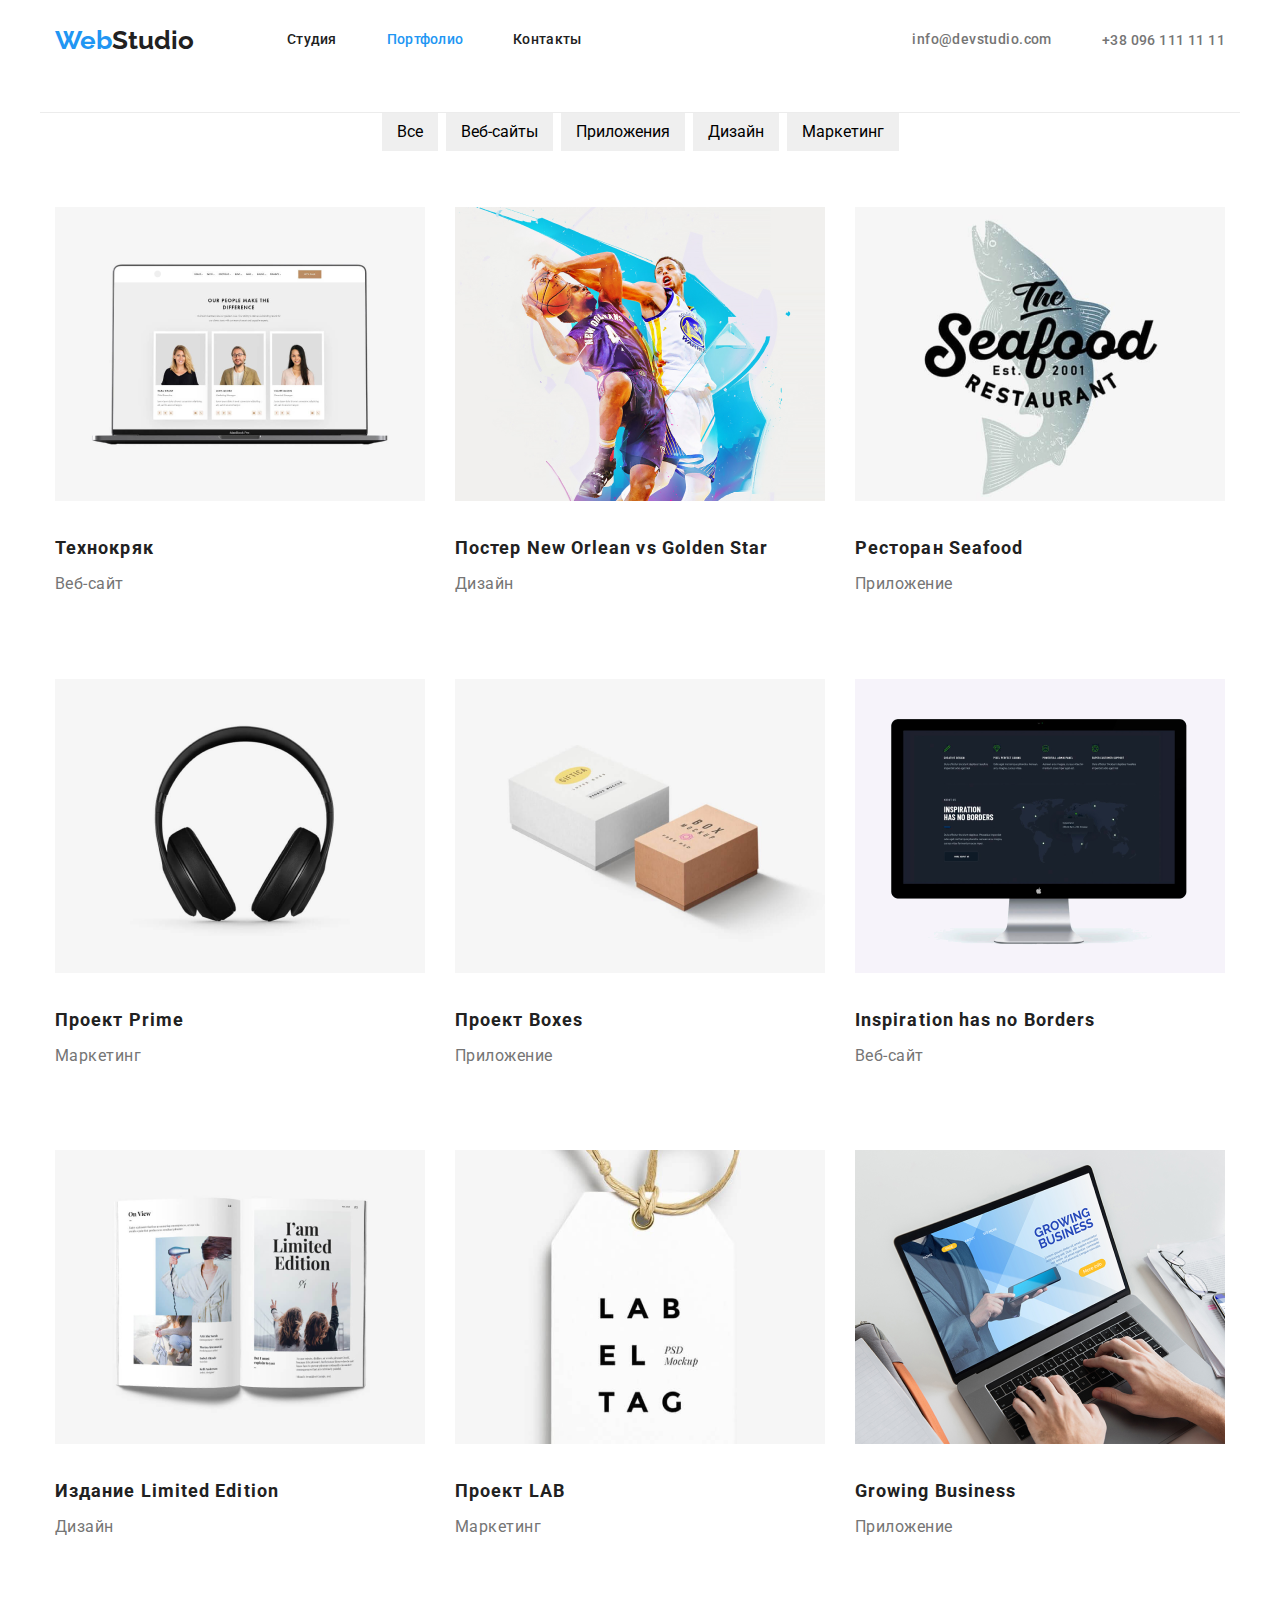
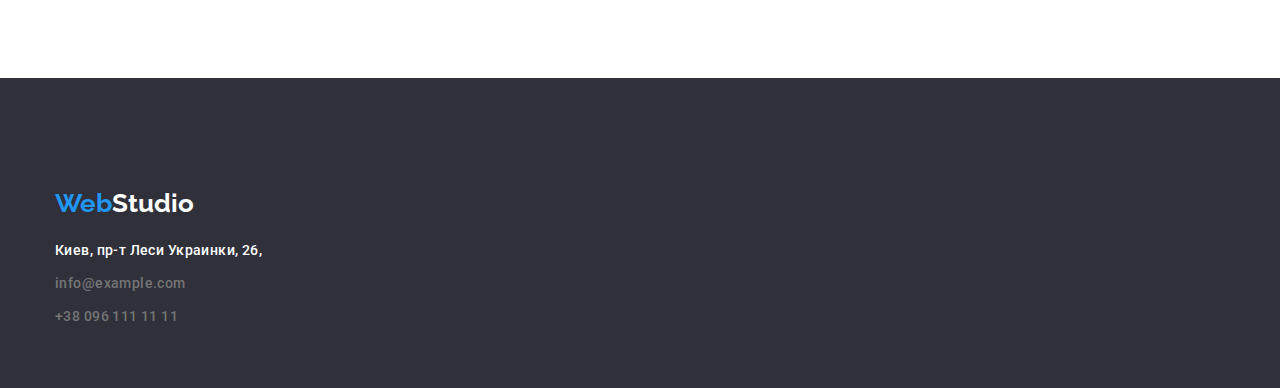
==== portfolio.html @ 53f7633a "copy" ====
<!DOCTYPE html>
<html lang="en">

<head>
    <meta charset="UTF-8">
    <meta http-equiv="X-UA-Compatible" content="IE=edge">
    <meta name="viewport" content="width=>, initial-scale=1.0">
    <title>Студия</title>
<link href="https://fonts.googleapis.com/css2?family=Raleway:wght@700&family=Roboto:wght@400;500;700;900&display=swap"
    rel="stylesheet">
    
    <link rel="stylesheet" href="https://cdnjs.cloudflare.com/ajax/libs/modern-normalize/1.0.0/modern-normalize.min.css">
    <link rel="stylesheet" href="./css/style.css">

</head>

<body>
    <header class="header">
        <div class="container header-container">
            <nav class="nav-menu">
                <a class="logo" href=""><span class="logo-web">Web</span class="logo-st">Studio<span></a>
                <ul class="contacts contacts-top">
                    <li class="site-nav-item"> <a class="nav-list-title" href="./index.html">Студия</a></li>
                    <li class="site-nav-item"> <a class="nav-list-title current" href="./portfolio.html">Портфолио</a></li>
                    <li class="site-nav-item"> <a class="nav-list-title" href="">Контакты</a></li>
                </ul>
            </nav>
            <ul class="contacts-top">
                <li class="site-nav-item"><a class="contacts-link" href="e-mail:info@devstudio.com">info@devstudio.com</a>
                </li>
                <li class="site-nav-item"><a class="contacts-link" href="tel:+380961111111">+38 096 111 11 11</a></li>
            </ul>
        </div>
    </header>
    <main>
        <section class="nav-menu">
            <div class="container">
            <h1 class="visually-hidden">Новигация</h1>
        <ul class="nav">
            <li class="nav-title"><button class="nav-button-item" type="button">Все</button></li>
            <li class="nav-title"><button class="nav-button-item"  type="button">Веб-сайты</button></li>
            <li class="nav-title"><button class="nav-button-item"  type="button">Приложения</button></li>
            <li class="nav-title"><button class="nav-button-item"  type="button">Дизайн</button></li>
            <li class="nav-title"><button class="nav-button-item"  type="button">Маркетинг</button></li>
        </ul>
        <ul class="project">
            <li class="project-item">
                <img src="./images/img-nout.png" alt="noutbook" width="370" height="270">
                <div class="team-title-text"><h2 class="item">Технокряк</h2>
                <p class="text">Веб-сайт</p></div>
            </li>
            <li class="project-item">
                <img src="./images/img-play.png"alt="piopleplay"width="370"height="270">
                <div class="team-title-text">
                    <h2 class="item">Постер New Orlean vs Golden Star</h2>
                <p class="text">Дизайн</p></div>
            </li>
            <li class="project-item">
                <img src="./images/img-seafood.png" alt="seafood" width="370" height="270">
                <div class="team-title-text">
                    <h2 class="item">Ресторан Seafood</h2>
                <p class="text">Приложение</p></div>
            </li>
            <li class="project-item">
                <img src="./images/img-наушники.png" alt="headphone" width="370" height="270">
                <div class="team-title-text">
                    <h2 class="item">Проект Prime</h2>
                <p class="text">Маркетинг</p></div>
            </li>
            <li class="project-item"><img src="./images/img-box.png" alt="коробка" width="370" height="270">
                <div class="team-title-text">
                <h2 class="item">Проект Boxes</h2>
                <p class="text">Приложение</p></div>
            </li>
            <li class="project-item">
                    <img src="./images/img-borders.png" alt="экран" width="370" height="270">
                <div class="team-title-text">
                    <h2 class="item">Inspiration has no Borders</h2>
                 <p class="text">Веб-сайт</p></div>
                </li>
            <li class="project-item">
                <img src="./images/img-book.png" alt="книга">
                <div class="team-title-text">
                <h2 class="item">Издание Limited Edition</h2>
                 <p class="text">Дизайн</p></div>
            </li>
            <li class="project-item">
                <img src="./images/img-lab.png" alt="lab" width="370" height="270">
                <div class="team-title-text"><h2 class="item">Проект LAB</h2>
                <p class="text">Маркетинг</p></div>
                </li>
            <li class="project-item">
                <img src="./images/img-bussines.png" alt="работа на ноутбуке" width="370" height="270">
                <div class="team-title-text">
                <h2 class="item">Growing Business</h2>
                <p class="text">Приложение</p></div>
            </li>
                
        </ul>
        </div>
        </section>
    </main>
    <section>
    <footer class="footer">
        <div class="container">
            <li class="logo-booton"><a class="logo" href=""><span class="logo-web">Web</span><span
                        class="logo-st">Studio</span></a></li>
            <address>
                <ul class="contacts">
                    <li class="logo-booton-adress"><a class="contacts-address" href="Киев, пр-т Леси Украинки, 26">Киев,
                            пр-т Леси Украинки, 26,</a></li>
                    <li class="logo-booton-adress"><a class="contacts-link"
                            href="mailto:info@example.com">info@example.com</a></li>
                    <li class="logo-booton-adress"><a class="contacts-link" href="tel:+38096111111">+38 096 111 11 11</a>
                    </li>
                </ul>
            </address>
        </div>
    </footer>
    </section>
</body>

</html>
---- css/style.css ----
:root {
  --main-text-color: #757575;
  --main-bg-color: #ffffff;
  --accent-color: #2196f3;
  --main-title-color: #212121;
}
body {
  font-family: "Roboto", sans-serif;
}
p,
h1,
h2,
h3,
h4,
h5,
h6 {
  margin: 0;
}
p {
  color: #757575;
  margin-bottom: 0;
}
h3 {
  font-size: 700;
  color: #212121;
  margin-bottom: 0;
}
ul {
  list-style: none;
  margin: 0;
  padding: 0;
}
button {
  cursor: pointer;
}
img {
  display: block;
  max-width: 100%;
  height: auto;
}
a {
  text-decoration: none;
}
li {
  list-style: none;
}
address {
  font-style: normal;
}
.visually-hidden {
  position: absolute;
  width: 1px;
  height: 1px;
  margin: -1px;
  border: 0;
  padding: 0;
  white-space: nowrap;
  clip-path: inset(100%);
  clip: rect(0 0 0 0);
  overflow: hidden;
}
.container {
  width: 1200px;
  padding-left: 15px;
  padding-right: 15px;
  margin: 0 auto;
}
.logo {
  margin-right: 93px;
  padding-bottom: 32px;
  font-family: "Raleway", normal;
  font-weight: 700;
  font-size: 26px;
  line-height: 1.19;
  color: var(--main-title-color);
}
.logo-web {
  font-weight: 700;
  font-size: 26px;
  line-height: 1.19;
  color: var(--accent-color);
  font-family: "Raleway", normal;
}
.logo-st {
  color: var(--main-bg-color);
}
.logo-list-title {
  font-weight: 500;
  font-size: 14px;
  line-height: ;
  color: var(--main-text-color);
}
.logo-booton {
  padding-top: 50px;
  padding-bottom: 20px;
}
.logo-booton-adress:not(:last-child) {
  margin-bottom: 9px;
}
.footer-contacts {
  color: var(--main-text-color);
  background: #2f303a;
}
.contacts {
  color: var(--main-text-color);
  font-weight: 500;
  font-size: 14px;
  line-height: 1.7;
}
.contacts:hover {
  color: var(--main-text-color);
}
.contacts:focus {
  color: var(--main-bg-color);
}
.contacts-address {
  font-size: 14px;
  line-height: 1.7;
  letter-spacing: 0.03em;
  color: var(--main-bg-color);
}
.contacts-link {
  font-weight: 500;
  font-size: 14px;
  line-height: 1.14;
  letter-spacing: 0.03em;
  color: var(--main-text-color);
}
.contacts-link:hover {
  color: var(--accent-color);
}
.contacts-top {
  padding-bottom: 32px;
  margin-left: auto;
  box-sizing: border-box;
  display: flex;
  align-items: center;
}
.header {
  display: flex;
  justify-self: center;
  border-bottom: 1px solid #ececec;
}
.header-contacts {
  margin-left: auto;
}
.header-container {
  display: flex;
  align-items: center;
}
.solution-col {
  padding: 200px 0;
  max-width: 1600px;
  background: #2f303a;
}
.solution {
  font-weight: 900;
  font-size: 44px;
  line-height: 60px;
  text-align: center;
  letter-spacing: 0.06em;
  text-transform: uppercase;
  color: #ffffff;
  padding: 200px 0;
  background: #2f303a;
  color: var(--main-bg-color);
}

.footer-contacts {
  width: 1600px;
  height: 252px;
  left: 0px;
  top: 1628px;
}
.features {
  display: flex;
}
.features-title:not(:last-child) {
  margin-right: 30px;
  line-height: 1.7;
  color: var(--main-title-color);
}
.features-item {
  display: inline-block;
  font-weight: 700;
  font-size: 14px;
  line-height: 1.7;
  letter-spacing: 0.03em;
  margin-bottom: 10px;
  text-transform: uppercase;
  color: var(--main-title-color);
}
.features-text {
  display: inline-block;
  font-size: 14px;
  line-height: 1.7;
  letter-spacing: 0.03em;
  color: var(--main-text-color);
}
.work-text {
  font-weight: 700;
  font-size: 36px;
  line-height: 1.16;
  color: var(--main-title-color);
}
.works-main {
  margin-bottom: 50px;
  font-weight: 700;
  font-size: 36px;
  line-height: 1.16;
  text-align: center;
  letter-spacing: 0.03em;
  color: var(--main-title-color);
}
.work-section {
  padding-top: 0px;
}
.work-list {
  display: flex;
}
.works-item {
  display: flex;
  margin-left: 30px;
}
.team {
  display: flex;
}
.team-item:not(:last-child) {
  flex-basis: calc(100% / 4 - 30px);
  margin-right: 30px;
  text-align: center;
}
.team-our {
  font-weight: 700;
  font-size: 36px;
  line-height: 1.16;
  text-align: center;
  letter-spacing: 0.03em;
  margin-bottom: 50px;
  color: var(--main-title-color);
}
.team-title {
  color: var(--main-title-color);
  font-weight: 500;
  font-size: 16px;
  line-height: 1.18;
  margin-bottom: 10px;
}
.team-title-text {
  padding-top: 30px;
  padding-bottom: 30px;
}
.team-text {
  color: var(--main-text-color);
  font-size: 16px;
  line-height: 1.18;
}
.team-section {
  background: #f5f4fa;
}
.nav {
  display: flex;
  justify-content: center;
  margin-bottom: 56px;
}
.nav-menu {
  display: flex;
  align-items: center;
}
.nav-list {
  latter-spacing: 0.03em;
}
.nav-list-item {
  font-weight: 500;
  font-size: 14px;
  line-height: 1.14;
  color: var(--accent-color);
}
.nav-list-title {
  display: flex;
  font-weight: 500;
  padding: 32px 0;
  font-size: 14px;
  line-height: 1.14;
  letter-spacing: 0.02em;
  color: var(--main-title-color);
}
.nav-list-title:hover {
  color: var(--accent-color);
}
.nav-list-title.current {
  color: var(--accent-color);
}
.section {
  padding-top: 94px;
  padding-bottom: 94px;
}
.btn {
  display: flex;
  margin: auto;
  text-align: center;
  position: center;
  display: flex;
  align-items: center;
  text-align: center;
  letter-spacing: 0.06em;
  padding: 10px 32px;
  border-radius: 4px;
  background-color: #2196f3;
  color: white;
  text-decoration: none;
  border-color: var(--accent-color);
  box-shadow: 0px 4px 4px rgba(0, 0, 0, 0.15);
  padding: 10px 32px;
  font-weight: 700;
  font-size: 16px;
  line-height: 1.8;
}
.btn:hover {
  background-color: var(--accent-color);
}

.nav-button-item {
  text-transform: none;
  outline: none;
  border: navajowhite;
  padding: 10px 15px;
  cursor: pointer;
}
.nav-button-item:hover {
  background-color: var(--accent-color);
  color: var(--main-bg-color);
  box-shadow: 0px 3px 1px rgba(0, 0, 0, 0.1), 0px 1px 2px rgba(0, 0, 0, 0.08),
    0px 2px 2px rgba(0, 0, 0, 0.12);
}
.nav-title:not(:last-child) {
  margin-right: 8px;
}
.site-nav-item:not(:last-child) {
  margin-right: 50px;
  font-weight: 500;
  font-size: 14px;
  line-height: 1.14;
  letter-spacing: 0.02em;
  color: var(--main-title-color);
}
.site-nav {
  display: flex;
  justify-content: center;
}
.project {
  display: flex;
  flex-wrap: wrap;
  margin-bottom: 56px;
}
.project-item:not(:nth-child(3n)) {
  margin-right: 30px;
}
.item {
  display: flex;
  font-style: normal;
  font-weight: 700;
  font-size: 18px;
  line-height: 1.87;
  letter-spacing: 0.06em;
  color: var(--main-title-color);
  padding-bottom: 4px;
}
.text {
  display: flex;
  font-weight: 400;
  font-size: 16px;
  line-height: 1.87;
  letter-spacing: 0.03em;
  color: var(--main-text-color);
  padding-bottom: 50px;
}
.footer {
  background: #2f303a;
  padding: 60px 0;
}
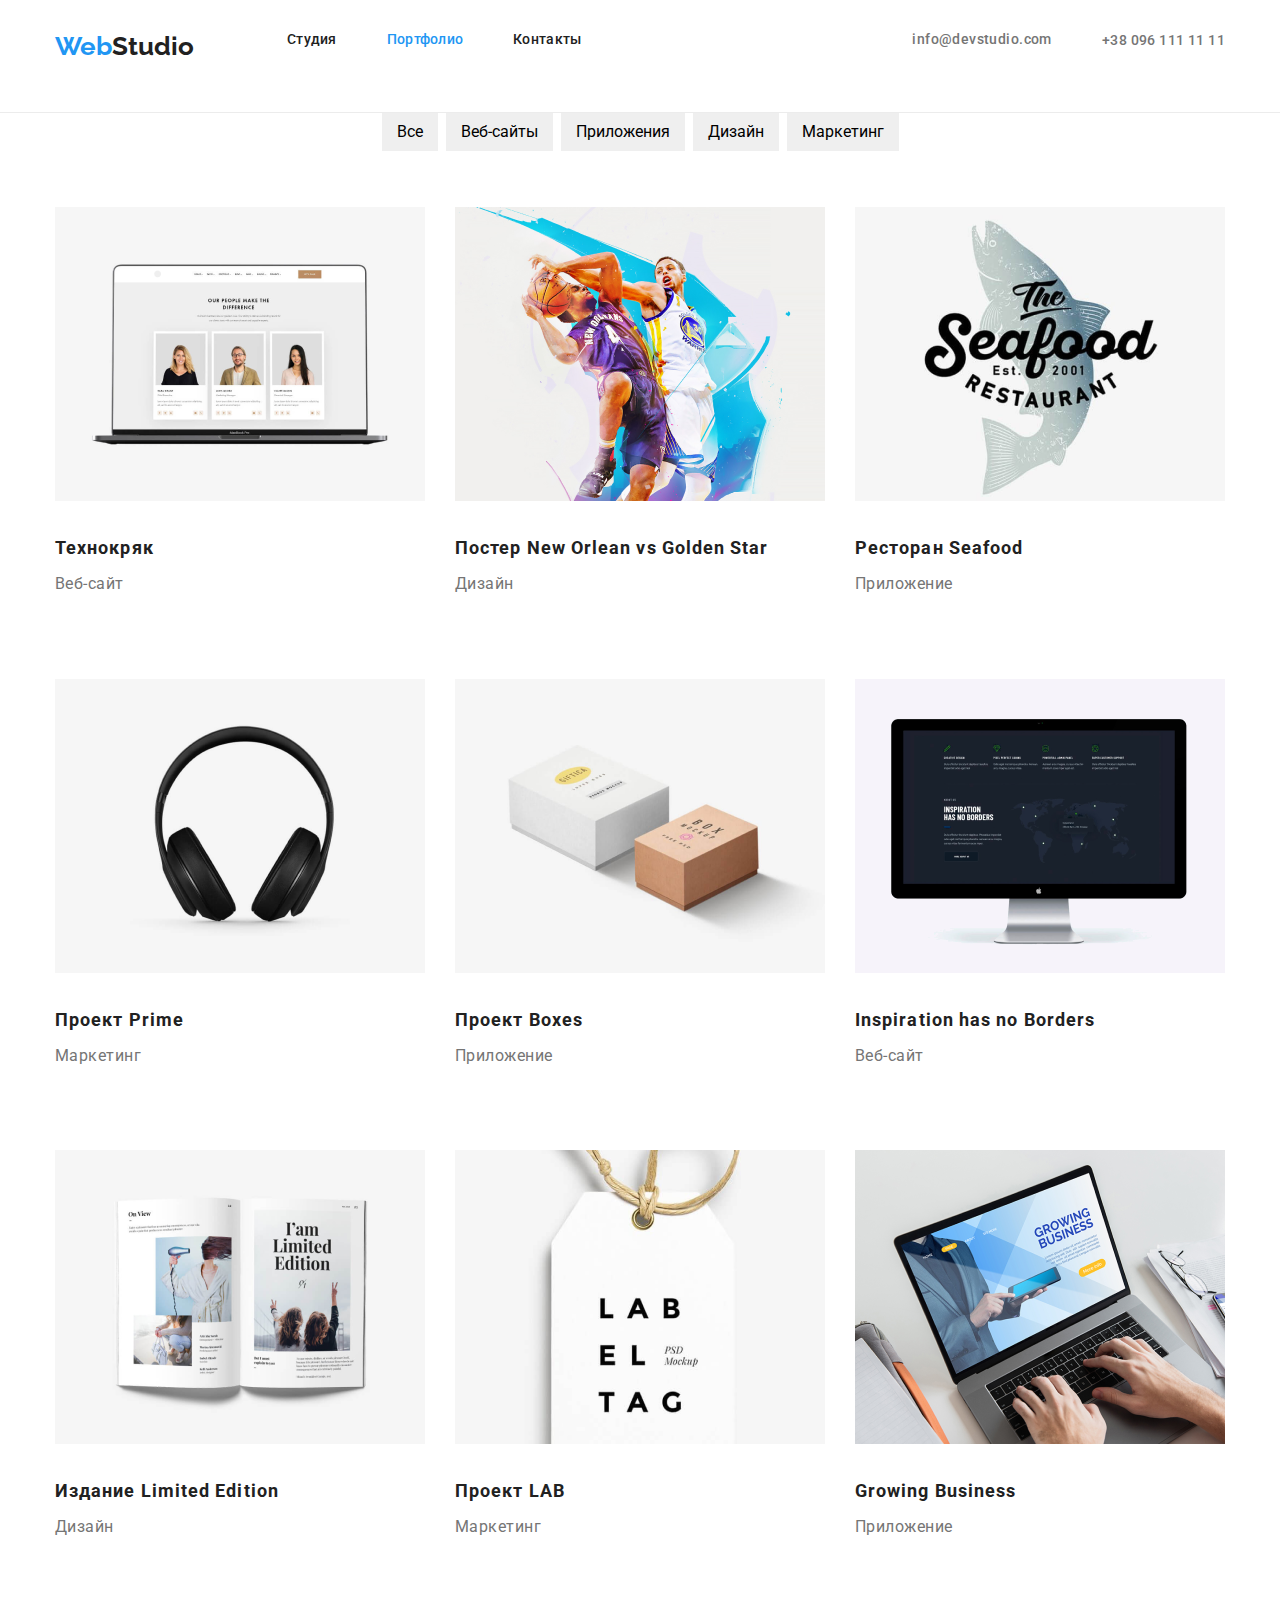
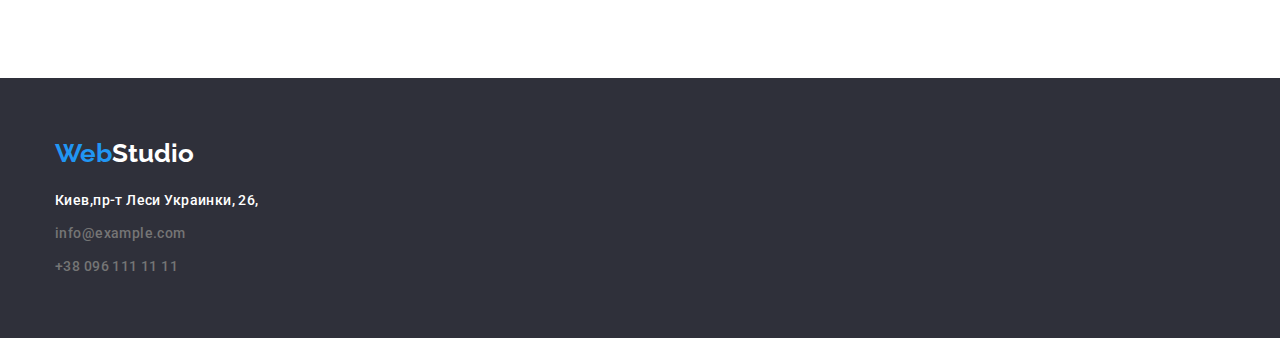
==== commit 737e210a: "change file" ====
--- a/portfolio.html
+++ b/portfolio.html
@@ -103,16 +103,12 @@
     <section>
     <footer class="footer">
         <div class="container">
-            <li class="logo-booton"><a class="logo" href=""><span class="logo-web">Web</span><span
-                        class="logo-st">Studio</span></a></li>
+        <a class="logo-booton" href=""><span class="logo-web">Web</span><span class="logo-st">Studio</span></a>
             <address>
-                <ul class="contacts">
-                    <li class="logo-booton-adress"><a class="contacts-address" href="Киев, пр-т Леси Украинки, 26">Киев,
-                            пр-т Леси Украинки, 26,</a></li>
-                    <li class="logo-booton-adress"><a class="contacts-link"
-                            href="mailto:info@example.com">info@example.com</a></li>
-                    <li class="logo-booton-adress"><a class="contacts-link" href="tel:+38096111111">+38 096 111 11 11</a>
-                    </li>
+                <ul class="contacts-bottom">
+                    <li class="logo-booton-adress"><a class="contacts-address" href="Киев, пр-т Леси Украинки, 26">Киев,пр-т Леси Украинки, 26,</a></li>
+                    <li class="logo-booton-adress"><a class="contacts-link" href="mailto:info@example.com">info@example.com</a></li>
+                    <li class="logo-booton-adress"><a class="contacts-link" href="tel:+38096111111">+38 096 111 11 11</a></li>
                 </ul>
             </address>
         </div>
--- a/css/style.css
+++ b/css/style.css
@@ -5,7 +5,7 @@
   --main-title-color: #212121;
 }
 body {
-  font-family: "Roboto", sans-serif;
+  font-family: 'Roboto', sans-serif;
 }
 p,
 h1,
@@ -67,8 +67,8 @@
 }
 .logo {
   margin-right: 93px;
-  padding-bottom: 32px;
-  font-family: "Raleway", normal;
+  margin-bottom: 20px;
+  font-family: 'Raleway', normal;
   font-weight: 700;
   font-size: 26px;
   line-height: 1.19;
@@ -79,9 +79,12 @@
   font-size: 26px;
   line-height: 1.19;
   color: var(--accent-color);
-  font-family: "Raleway", normal;
+  font-family: 'Raleway', normal;
 }
 .logo-st {
+  font-weight: 700;
+  font-size: 26px;
+  line-height: 1.19;
   color: var(--main-bg-color);
 }
 .logo-list-title {
@@ -91,6 +94,11 @@
   color: var(--main-text-color);
 }
 .logo-booton {
+  font-family: 'Raleway', normal;
+  font-weight: 700;
+  font-size: 26px;
+  line-height: 1.19;
+  color: var(--main-title-color);
   padding-top: 50px;
   padding-bottom: 20px;
 }
@@ -102,6 +110,7 @@
   background: #2f303a;
 }
 .contacts {
+  display: flex;
   color: var(--main-text-color);
   font-weight: 500;
   font-size: 14px;
@@ -128,17 +137,30 @@
 }
 .contacts-link:hover {
   color: var(--accent-color);
+}
+.contacts-bottom {
+  margin-top: 20px;
+  color: var(--main-text-color);
+  font-weight: 500;
+  font-size: 14px;
+  line-height: 1.7;
+}
+.overlay {
+  max-width: 1600px;
+  height: 600px;
+  padding-top: 200px;
+  background-image: url(../images/overlay.jpeg);
+  background-repeat: no-repit;
+  background-position: center;
+  background-size: cover;
 }
 .contacts-top {
   padding-bottom: 32px;
   margin-left: auto;
-  box-sizing: border-box;
   display: flex;
   align-items: center;
 }
 .header {
-  display: flex;
-  justify-self: center;
   border-bottom: 1px solid #ececec;
 }
 .header-contacts {
@@ -149,9 +171,15 @@
   align-items: center;
 }
 .solution-col {
-  padding: 200px 0;
   max-width: 1600px;
   background: #2f303a;
+}
+.work-section {
+  padding-top: 0px;
+}
+.section {
+  padding-top: 94px;
+  padding-bottom: 94px;
 }
 .solution {
   font-weight: 900;
@@ -160,12 +188,9 @@
   text-align: center;
   letter-spacing: 0.06em;
   text-transform: uppercase;
-  color: #ffffff;
-  padding: 200px 0;
-  background: #2f303a;
+  margin-bottom: 30px;
   color: var(--main-bg-color);
 }
-
 .footer-contacts {
   width: 1600px;
   height: 252px;
@@ -212,21 +237,17 @@
   letter-spacing: 0.03em;
   color: var(--main-title-color);
 }
-.work-section {
-  padding-top: 0px;
-}
 .work-list {
   display: flex;
 }
-.works-item {
-  display: flex;
+.works-item:not(:first-child) {
   margin-left: 30px;
 }
 .team {
   display: flex;
 }
-.team-item:not(:last-child) {
-  flex-basis: calc(100% / 4 - 30px);
+.team-item {
+  flex-basis: calc((100% - 90px) / 4);
   margin-right: 30px;
   text-align: center;
 }
@@ -277,7 +298,7 @@
   color: var(--accent-color);
 }
 .nav-list-title {
-  display: flex;
+  display: block;
   font-weight: 500;
   padding: 32px 0;
   font-size: 14px;
@@ -290,10 +311,6 @@
 }
 .nav-list-title.current {
   color: var(--accent-color);
-}
-.section {
-  padding-top: 94px;
-  padding-bottom: 94px;
 }
 .btn {
   display: flex;
@@ -319,7 +336,6 @@
 .btn:hover {
   background-color: var(--accent-color);
 }
-
 .nav-button-item {
   text-transform: none;
   outline: none;
@@ -379,3 +395,34 @@
   background: #2f303a;
   padding: 60px 0;
 }
+.customers-title {
+  font-weight: 700;
+  font-size: 36px;
+  line-height: 1.16;
+  text-align: center;
+  letter-spacing: 0.03em;
+  margin-bottom: 50px;
+  color: var(--main-title-color);
+}
+.customers {
+}
+.customers-img {
+  border: 1px solid #afb1b8;
+  box-sizing: border-box;
+  border-radius: 4px;
+}
+.customers-img:not(:nth-child(6n)) {
+  margin-right: 30px;
+}
+
+.customers-list {
+  display: flex;
+  justify-content: center;
+}
+.card {
+  box-shadow: 0px 1px 3px rgba(0, 0, 0, 0.12), 0px 1px 1px rgba(0, 0, 0, 0.14),
+    0px 2px 1px rgba(0, 0, 0, 0.2);
+  border-radius: 0px 0px 4px 4px;
+}
+.icon-list {
+}
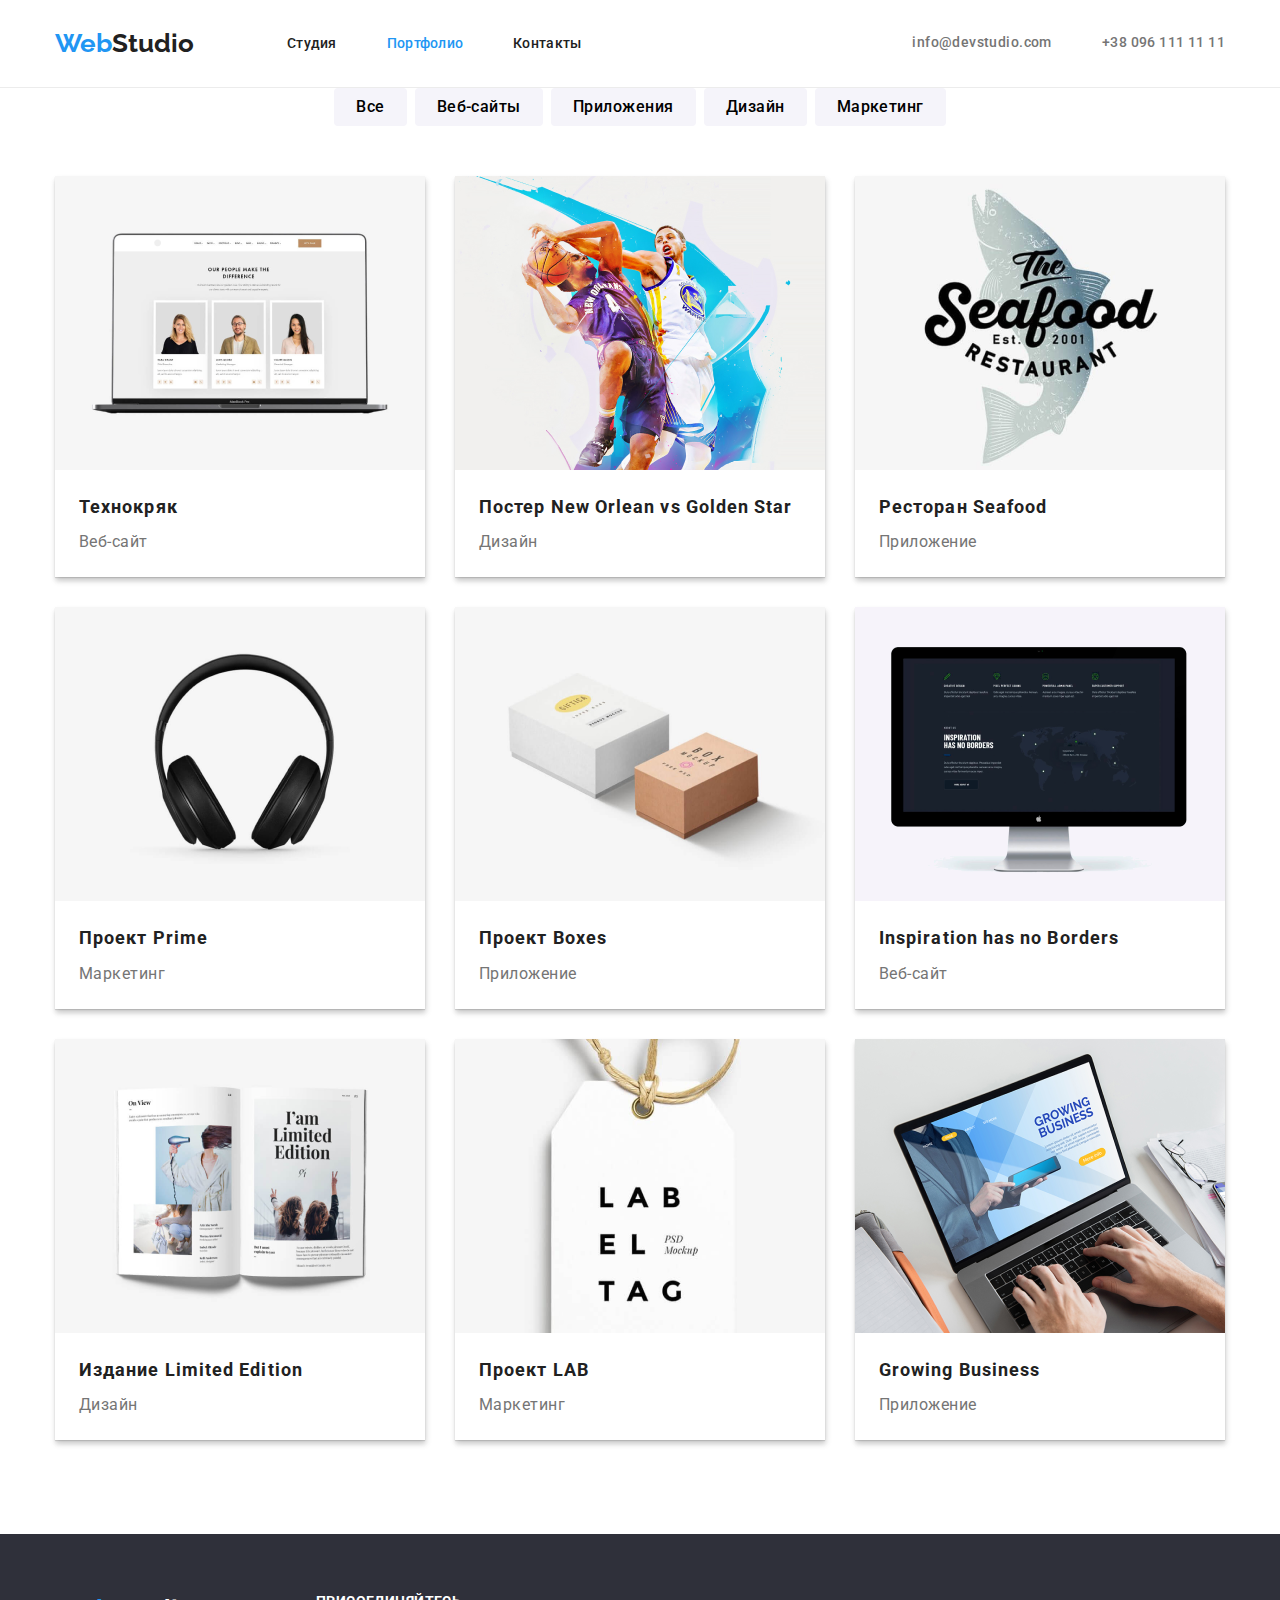
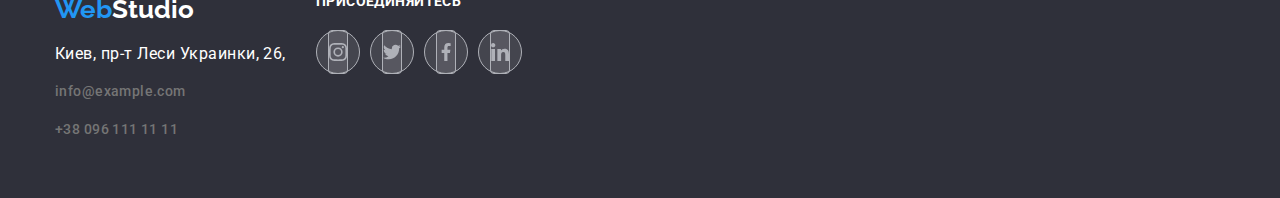
==== commit 86841f7b: "commit css" ====
--- a/portfolio.html
+++ b/portfolio.html
@@ -102,15 +102,57 @@
     </main>
     <section>
     <footer class="footer">
-        <div class="container">
-        <a class="logo-booton" href=""><span class="logo-web">Web</span><span class="logo-st">Studio</span></a>
-            <address>
-                <ul class="contacts-bottom">
-                    <li class="logo-booton-adress"><a class="contacts-address" href="Киев, пр-т Леси Украинки, 26">Киев,пр-т Леси Украинки, 26,</a></li>
-                    <li class="logo-booton-adress"><a class="contacts-link" href="mailto:info@example.com">info@example.com</a></li>
-                    <li class="logo-booton-adress"><a class="contacts-link" href="tel:+38096111111">+38 096 111 11 11</a></li>
+        <div class="container footer-section">
+            <div>
+                <a class="logo-bottom" href=""><span class="logo-web">Web</span><span class="logo-st">Studio</span></a>
+                <address>
+                    <ul>
+                        <li class="logo-booton-adress"><a class="contacts-address" href="Киев, пр-т Леси Украинки, 26">Киев,
+                                пр-т Леси Украинки, 26,</a></li>
+                        <li class="logo-booton-adress"><a class="contacts-link"
+                                href="mailto:info@example.com">info@example.com</a></li>
+                        <li class="logo-booton-adress"><a class="contacts-tel" href="tel:+38096111111">+38 096 111 11 11</a>
+                        </li>
+                    </ul>
+                </address>
+            </div>
+            <div class="join">
+                <h2 class="join-p">присоединяйтесь</h2>
+                <ul class="join-list">
+                    <li class="join-item">
+                        <a href="./index.html" class="join-link">
+                            <svg class="join-icon" width="20" heigth="20">
+                                <use href="./images/symbol-defs.svg#icon-instagram">
+                                </use>
+                            </svg>
+                        </a>
+                    </li>
+                    <li class="join-item">
+                        <a href="./index.html" class="join-link">
+                            <svg class="join-icon" width="20" heigth="20">
+                                <use href="./images/symbol-defs.svg#icon-twitter">
+                                </use>
+                            </svg>
+                        </a>
+                    </li>
+                    <li class="join-item">
+                        <a href="./index.html" class="join-link">
+                            <svg class="join-icon" width="20" heigth="20">
+                                <use href="./images/symbol-defs.svg#icon-facebook">
+                                </use>
+                            </svg>
+                        </a>
+                    </li>
+                    <li class="join-item">
+                        <a href="./index.html" class="join-link">
+                            <svg class="join-icon" width="20" heigth="20">
+                                <use href="./images/symbol-defs.svg#icon-linkedin">
+                                </use>
+                            </svg>
+                        </a>
+                    </li>
                 </ul>
-            </address>
+            </div>
         </div>
     </footer>
     </section>
--- a/css/style.css
+++ b/css/style.css
@@ -46,6 +46,13 @@
 }
 address {
   font-style: normal;
+}
+h2{
+  color:var(--main-bg-color);
+}
+.section {
+  padding-top: 94px;
+  padding-bottom: 94px;
 }
 .visually-hidden {
   position: absolute;
@@ -66,8 +73,9 @@
   margin: 0 auto;
 }
 .logo {
+  display: block;
   margin-right: 93px;
-  margin-bottom: 20px;
+  padding-bottom: 32px 0;
   font-family: 'Raleway', normal;
   font-weight: 700;
   font-size: 26px;
@@ -85,6 +93,8 @@
   font-weight: 700;
   font-size: 26px;
   line-height: 1.19;
+  color: var(--accent-color);
+  font-family: 'Raleway', normal;
   color: var(--main-bg-color);
 }
 .logo-list-title {
@@ -93,24 +103,24 @@
   line-height: ;
   color: var(--main-text-color);
 }
-.logo-booton {
-  font-family: 'Raleway', normal;
-  font-weight: 700;
-  font-size: 26px;
-  line-height: 1.19;
-  color: var(--main-title-color);
-  padding-top: 50px;
-  padding-bottom: 20px;
-}
-.logo-booton-adress:not(:last-child) {
-  margin-bottom: 9px;
+.logo-booton{
+  margin-top: 20px;
+}
+.logo-booton-adress{
+  margin-top: 20px;
+}
+.footer{
+  align-items: baseline;
 }
 .footer-contacts {
   color: var(--main-text-color);
   background: #2f303a;
 }
+.footer-section {
+display: flex;
+}
 .contacts {
-  display: flex;
+  box-sizing: border-box;
   color: var(--main-text-color);
   font-weight: 500;
   font-size: 14px;
@@ -123,12 +133,15 @@
   color: var(--main-bg-color);
 }
 .contacts-address {
-  font-size: 14px;
+  font-size: 14pxg
   line-height: 1.7;
   letter-spacing: 0.03em;
   color: var(--main-bg-color);
 }
 .contacts-link {
+   display: flex;
+  margin-left: auto;
+  list-style: none;
   font-weight: 500;
   font-size: 14px;
   line-height: 1.14;
@@ -137,31 +150,78 @@
 }
 .contacts-link:hover {
   color: var(--accent-color);
-}
-.contacts-bottom {
-  margin-top: 20px;
-  color: var(--main-text-color);
-  font-weight: 500;
-  font-size: 14px;
-  line-height: 1.7;
-}
-.overlay {
-  max-width: 1600px;
-  height: 600px;
-  padding-top: 200px;
-  background-image: url(../images/overlay.jpeg);
-  background-repeat: no-repit;
-  background-position: center;
-  background-size: cover;
+  
+}
+.contacts-link .contacts-icon:hover{
+  color: var(--accent-color)
+}
+.contacts-link-top{
+  font-weight: 500;
+  font-size: 14px;
+  line-height: 1.14;
+  letter-spacing: 0.03em;
+  color: var(--main-text-color);
+}
+.contacts-link-top:hover{
+color: var(--accent-color);
+}
+.contacts-link-top{
+  width: 16px;
+  height: 12px;
+  display: block;
+  margin-left:10px;
+  display: inline-flex;
+  justify-content:start;
+
+}
+.contacts-tel{
+  font-weight: 500;
+  font-size: 14px;
+  line-height: 1.14;
+  letter-spacing: 0.03em;
+  color: var(--main-text-color);
+}
+.contacts-tel:hover{
+  color: var(--accent-color);
+}
+.contacts-tel-top{
+  font-weight: 500;
+  font-size: 14px;
+  line-height: 1.14;
+  letter-spacing: 0.03em;
+  color: var(--main-text-color);
+}
+.contacts-tel-top:hover{
+  color: var(--accent-color);
+}
+.contacts-tel-top{
+  content: "";
+  width: 20px;
+  height: 20px;
+  display: inline-flex;
+
 }
 .contacts-top {
-  padding-bottom: 32px;
   margin-left: auto;
   display: flex;
   align-items: center;
 }
+.contacts-item {
+  margin-right: 50px;
+  font-weight: 500;
+  font-size: 14px;
+  line-height: 1.14;
+  letter-spacing: 0.02em;
+  color: var(--main-title-color);
+}
+.contacts-item:not(:last-child){
+  margin-right: 50px;}
 .header {
+  display: flex;
   border-bottom: 1px solid #ececec;
+}
+.contacts-icon{
+  margin-right: 10px;
 }
 .header-contacts {
   margin-left: auto;
@@ -173,13 +233,6 @@
 .solution-col {
   max-width: 1600px;
   background: #2f303a;
-}
-.work-section {
-  padding-top: 0px;
-}
-.section {
-  padding-top: 94px;
-  padding-bottom: 94px;
 }
 .solution {
   font-weight: 900;
@@ -188,9 +241,12 @@
   text-align: center;
   letter-spacing: 0.06em;
   text-transform: uppercase;
+  padding-top: 200px;
+  color: #ffffff;
   margin-bottom: 30px;
   color: var(--main-bg-color);
 }
+
 .footer-contacts {
   width: 1600px;
   height: 252px;
@@ -199,11 +255,18 @@
 }
 .features {
   display: flex;
+  justify-content: center;
 }
 .features-title:not(:last-child) {
   margin-right: 30px;
+}
+.features-title{
+  display: inline-block;
+  height: 120px;
   line-height: 1.7;
   color: var(--main-title-color);
+  background-color:rgba(245, 244, 250, 1);
+  margin-bottom: 30px;
 }
 .features-item {
   display: inline-block;
@@ -221,6 +284,19 @@
   line-height: 1.7;
   letter-spacing: 0.03em;
   color: var(--main-text-color);
+}
+.features-icon{
+  background-color: #f5f4fa;
+  margin-bottom: 30px;
+  width: 270px;
+  height: 120px;
+  border-radius: 4px;
+  display: flex;
+  justify-content: center;
+  align-items: center;
+}
+.features-icon::not(:last-child){
+  margin-right: 30px;
 }
 .work-text {
   font-weight: 700;
@@ -237,19 +313,31 @@
   letter-spacing: 0.03em;
   color: var(--main-title-color);
 }
+.work-section {
+  margin-top: 94px;
+  padding-top: 0px;
+}
 .work-list {
   display: flex;
 }
-.works-item:not(:first-child) {
-  margin-left: 30px;
-}
-.team {
-  display: flex;
-}
+.works-item:not(:last-child) {
+  margin-right: 30px;
+}
+.team {  
+display: flex;
+}
+
+.team-item:not(:last-child) {
+  margin-right: 30px;
+}
+
 .team-item {
   flex-basis: calc((100% - 90px) / 4);
-  margin-right: 30px;
   text-align: center;
+  background-color: #ffffff;
+  box-shadow: 0px 1px 3px rgba(0, 0, 0, 0.12), 0px 1px 1px rgba(0, 0, 0, 0.14), 0px 2px 1px rgba(0, 0, 0, 0.2);
+border-radius: 0px 0px 4px 4px;
+
 }
 .team-our {
   font-weight: 700;
@@ -267,9 +355,8 @@
   line-height: 1.18;
   margin-bottom: 10px;
 }
-.team-title-text {
-  padding-top: 30px;
-  padding-bottom: 30px;
+.card-text {
+  margin-top: 20px;
 }
 .team-text {
   color: var(--main-text-color);
@@ -279,10 +366,18 @@
 .team-section {
   background: #f5f4fa;
 }
+.team-title-text {
+  margin-top: 20px;
+}
 .nav {
   display: flex;
   justify-content: center;
-  margin-bottom: 56px;
+  margin-bottom: 50px;
+}
+.filter {
+  display: flex;
+  justify-content: center;
+  margin-bottom: 50px;
 }
 .nav-menu {
   display: flex;
@@ -293,7 +388,7 @@
 }
 .nav-list-item {
   font-weight: 500;
-  font-size: 14px;
+  font-size: 16px;
   line-height: 1.14;
   color: var(--accent-color);
 }
@@ -302,7 +397,7 @@
   font-weight: 500;
   padding: 32px 0;
   font-size: 14px;
-  line-height: 1.14;
+  line-height: 1.62;
   letter-spacing: 0.02em;
   color: var(--main-title-color);
 }
@@ -328,7 +423,6 @@
   text-decoration: none;
   border-color: var(--accent-color);
   box-shadow: 0px 4px 4px rgba(0, 0, 0, 0.15);
-  padding: 10px 32px;
   font-weight: 700;
   font-size: 16px;
   line-height: 1.8;
@@ -336,12 +430,19 @@
 .btn:hover {
   background-color: var(--accent-color);
 }
+
 .nav-button-item {
+  font-weight: 500;
+  font-size: 16px;
+  line-height: 1.62;
+  letter-spacing: 0.03em;
   text-transform: none;
   outline: none;
   border: navajowhite;
-  padding: 10px 15px;
+  padding: 6px 22px;
   cursor: pointer;
+  border-radius: 4px;
+  background: #f5f4fa;
 }
 .nav-button-item:hover {
   background-color: var(--accent-color);
@@ -352,50 +453,98 @@
 .nav-title:not(:last-child) {
   margin-right: 8px;
 }
+.nav-cont{
+  display: flex;
+  margin-left: auto;
+  list-style: none;
+  letter-spacing: 0.02em;
+  font-weight: 500;
+  font-size: 14px;
+  line-height: 1.14;
+}
+.nav-cont .site-nav-item+ .site-nav-itemf {
+  margin-left: 30px;
+}
+.nav-contact {
+  display: flex;
+  color: var(--secondary-text-color);
+  text-decoration: none;
+}
+}
+.site-nav-item {
+  display: flex;
+  text-decoration: none;
+  font-weight: 500;
+  font-size: 14px;
+  line-height: 1.14;
+  letter-spacing: 0.02em;
+  color: var(--main-title-color);
+}
 .site-nav-item:not(:last-child) {
   margin-right: 50px;
-  font-weight: 500;
-  font-size: 14px;
-  line-height: 1.14;
-  letter-spacing: 0.02em;
-  color: var(--main-title-color);
 }
 .site-nav {
-  display: flex;
-  justify-content: center;
+  margin-left: auto;
+  display: flex;
+  align-items: center;
 }
 .project {
+  margin-bottom: 94px;
+  margin-left: -30px;
+  margin-top: -30px;
   display: flex;
   flex-wrap: wrap;
-  margin-bottom: 56px;
-}
-.project-item:not(:nth-child(3n)) {
-  margin-right: 30px;
+}
+.project .project-item {
+  box-shadow: 0px 1px 1px rgba(0, 0, 0, 0.12), 0px 4px 4px rgba(0, 0, 0, 0.06), 1px 4px 6px rgba(0, 0, 0, 0.16);
+  margin-left: 30px;
+  margin-top: 30px;
+  flex-basis: calc(100% / 3 - 30px);
 }
 .item {
-  display: flex;
-  font-style: normal;
   font-weight: 700;
   font-size: 18px;
   line-height: 1.87;
   letter-spacing: 0.06em;
   color: var(--main-title-color);
-  padding-bottom: 4px;
+  margin-bottom: 4px;
+  margin-left: 24px;
+}
+
+.item * {
+  outline: solid #757575;
 }
 .text {
-  display: flex;
-  font-weight: 400;
+  margin-left: 24px;
+  margin-bottom: 20px;
   font-size: 16px;
   line-height: 1.87;
   letter-spacing: 0.03em;
   color: var(--main-text-color);
-  padding-bottom: 50px;
 }
 .footer {
   background: #2f303a;
   padding: 60px 0;
 }
-.customers-title {
+.overlay{
+  max-width: 1600px;
+  height: 600px;
+  border-color: rgba(47, 48, 58, 0.4);
+  background-image: linear-gradient(
+      rgba(47, 48, 58, 0.1),
+      rgba(47, 48, 58, 0.1)
+    ),
+    url(../images/overlay.jpeg);
+  background-repeat: no-repeat;
+  background-size: cover;
+  background-position: center;
+}
+.customers{
+  
+
+}
+.customers-title{
+  margin-bottom: 50px;
   font-weight: 700;
   font-size: 36px;
   line-height: 1.16;
@@ -404,25 +553,167 @@
   margin-bottom: 50px;
   color: var(--main-title-color);
 }
-.customers {
-}
-.customers-img {
+.sotial-item{
+  width: 44px;
+  height: 44px;
+  margin-right: 10px;
+}
+.customers-icon{
+  justify-self: center;
+}
+.customers-list{
+  
+}
+.sotial-item:last-child{
+   margin-right: 10px;
+}
+.sotial-link{
+  color: rgba(175, 177, 184, 1);
+  width: 100%;
+  height: 100%;
+  background:var(--main-bg-color);
+  border-radius: 50%;
+  display: flex;
+  align-items: center;
+  justify-content: center;
+}
+.sotial-link:hover, .sotial-link:focus{
+  background-color: var(--accent-color);
+}
+.sotial-icon{
+fill:currentColor;
+}
+.sotial-link:hover, .sotial-link:focus{
+  fill: var(--accent-color);
+}
+.sotial-link{
+  width: 100%;
+  height: 100%;
+  background-color: var(--main-bg-color);
+  border-radius: 50%;
+  display: flex;
+  align-items: center;
+  justify-content: center;
+  color: rgba(175, 177, 184, 1);
+  padding-top: 10px;
+}
+
+.social-list{
+  display: flex;
+  justify-content: center;
+}
+.team-sotial {
+  display: flex;
+  justify-content: center;
+  margin-bottom: 30px;
+}
+.customers-list{
+list-style: none;
+display: flex;
+justify-content: center;
+}
+.customers-item{
+  align-items: center;
+  border-color: rgba(47, 48, 58, 0.4);
   border: 1px solid #afb1b8;
-  box-sizing: border-box;
+  border-style: solid;
+  width: 170px;
+  height: 92px;
+  margin-right: 10px;
+}
+.customers-item:not(:last-child){
+   margin-right: 10px;
+}
+.customers-link{
+  fill: var(--main-text-color);
+}
+.customers-link{
+  width: 170px;
+  height: 92px;
+  display: flex;
+  color: var(--main-text-color);
+  align-items: center;
+  justify-content: center;
   border-radius: 4px;
 }
-.customers-img:not(:nth-child(6n)) {
-  margin-right: 30px;
-}
-
-.customers-list {
-  display: flex;
-  justify-content: center;
-}
-.card {
-  box-shadow: 0px 1px 3px rgba(0, 0, 0, 0.12), 0px 1px 1px rgba(0, 0, 0, 0.14),
-    0px 2px 1px rgba(0, 0, 0, 0.2);
-  border-radius: 0px 0px 4px 4px;
-}
-.icon-list {
-}
+.icon{
+  margin-right: 10px;
+}
+.costomers-icon{
+   fill:currentColor;
+}
+.join{
+  margin-left: 30px;
+}
+.join-item{
+width: 44px;
+height: 44px;
+margin-right: 10px;
+}
+.join-link:hover, .join-link:focus{
+  fill: #2196f3;
+}
+.join-link{
+height: 44px;
+background-color: rgba(255, 255, 255, 0.1);
+display: flex;
+align-items: center;
+justify-content: center;
+border-radius: 50%;
+display: flex;
+border: 1px solid #afb1b8;
+align-items: center;
+justify-content: center;
+border-radius: 4px;
+
+}
+.join-list{
+ display: flex;
+ justify-content: center;
+}
+.join-icon{
+fill: currentColor;
+}
+.join-icon:hover, .join-link:focus{
+  background-color: var(--accent-color);
+}
+.join-icon{
+height: 44px;
+background-color: rgba(255, 255, 255, 0.1);
+display: flex;
+align-items: center;
+justify-content: center;
+border-radius: 50%;
+display: flex;
+border: 1px solid #afb1b8;
+align-items: center;
+justify-content: center;
+border-radius: 4px;
+}
+.join-icon{
+fill: currentColor;
+}
+.join-link:hover, .join-link:focus{
+background-color: var(--accent-color);
+color: #ffffff ;
+}
+.join-link{
+  fill: currentColor;
+}
+.join-link{
+  color: rgba(175, 177, 184, 1);
+  border-radius: 50%;
+}
+
+.join-p{
+margin-bottom: 20px;
+font-weight: 700;
+font-size: 14px;
+line-height: 1.14;
+letter-spacing: 0.03em;
+text-transform: uppercase;
+}
+
+.contact-icon{
+  fill: currentColor;
+}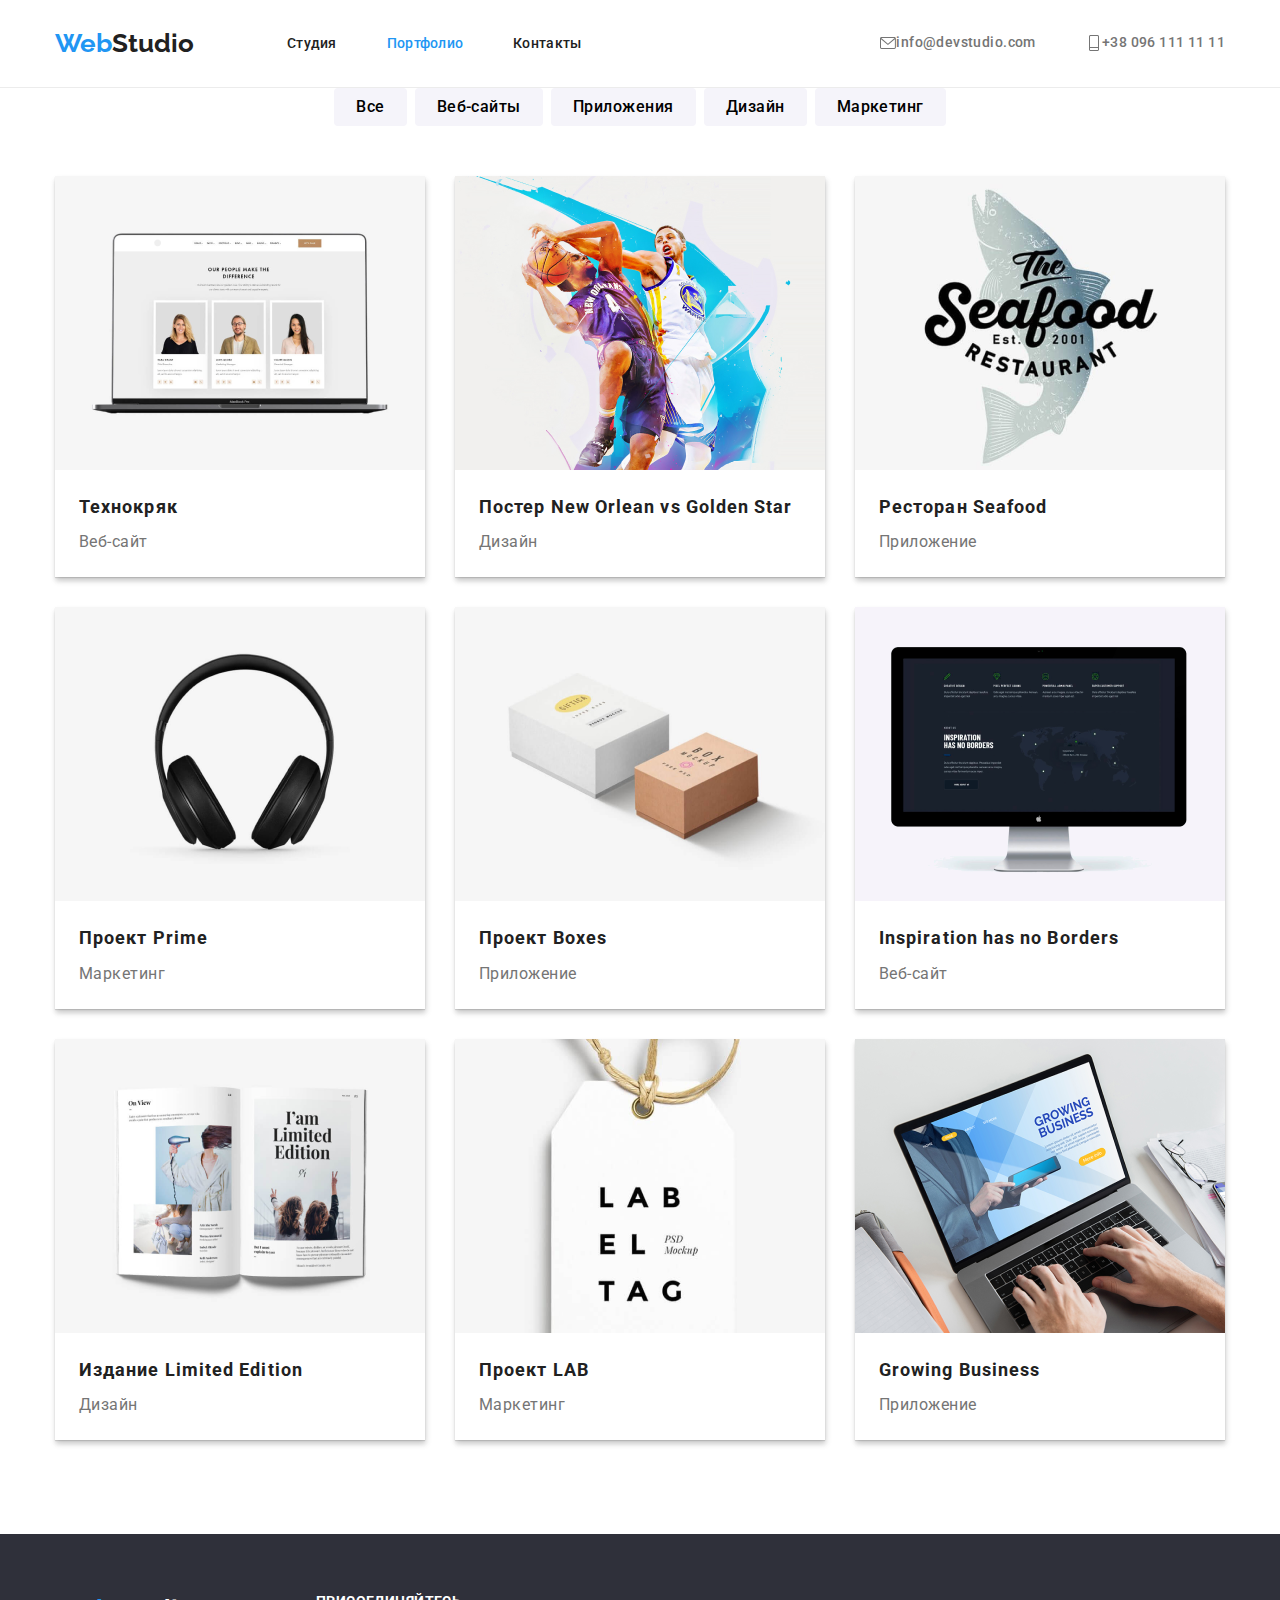
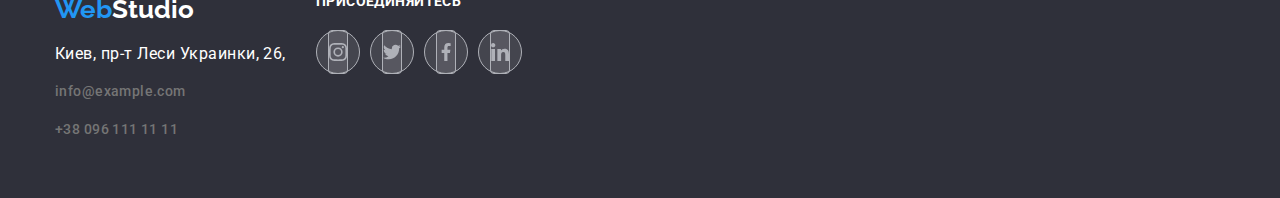
==== commit c89dd628: "commit" ====
--- a/portfolio.html
+++ b/portfolio.html
@@ -26,9 +26,15 @@
                 </ul>
             </nav>
             <ul class="contacts-top">
-                <li class="site-nav-item"><a class="contacts-link" href="e-mail:info@devstudio.com">info@devstudio.com</a>
+                <li class="site-nav-item"><a class="contacts-link" href="e-mail:info@devstudio.com"><svg class="contact-icon"
+                            width="16px" height="16px">
+                            <use href="./images/symbol-defs.svg#icon-envelope-hover"></use>
+                        </svg></svg>info@devstudio.com</a>
                 </li>
-                <li class="site-nav-item"><a class="contacts-link" href="tel:+380961111111">+38 096 111 11 11</a></li>
+                <li class="site-nav-item"><a class="contacts-link" href="tel:+380961111111"><svg class="contact-icon" width="16px"
+                            height="16px">
+                            <use href="./images/symbol-defs.svg#icon-phone"></use>
+                        </svg> +38 096 111 11 11</a></li>
             </ul>
         </div>
     </header>
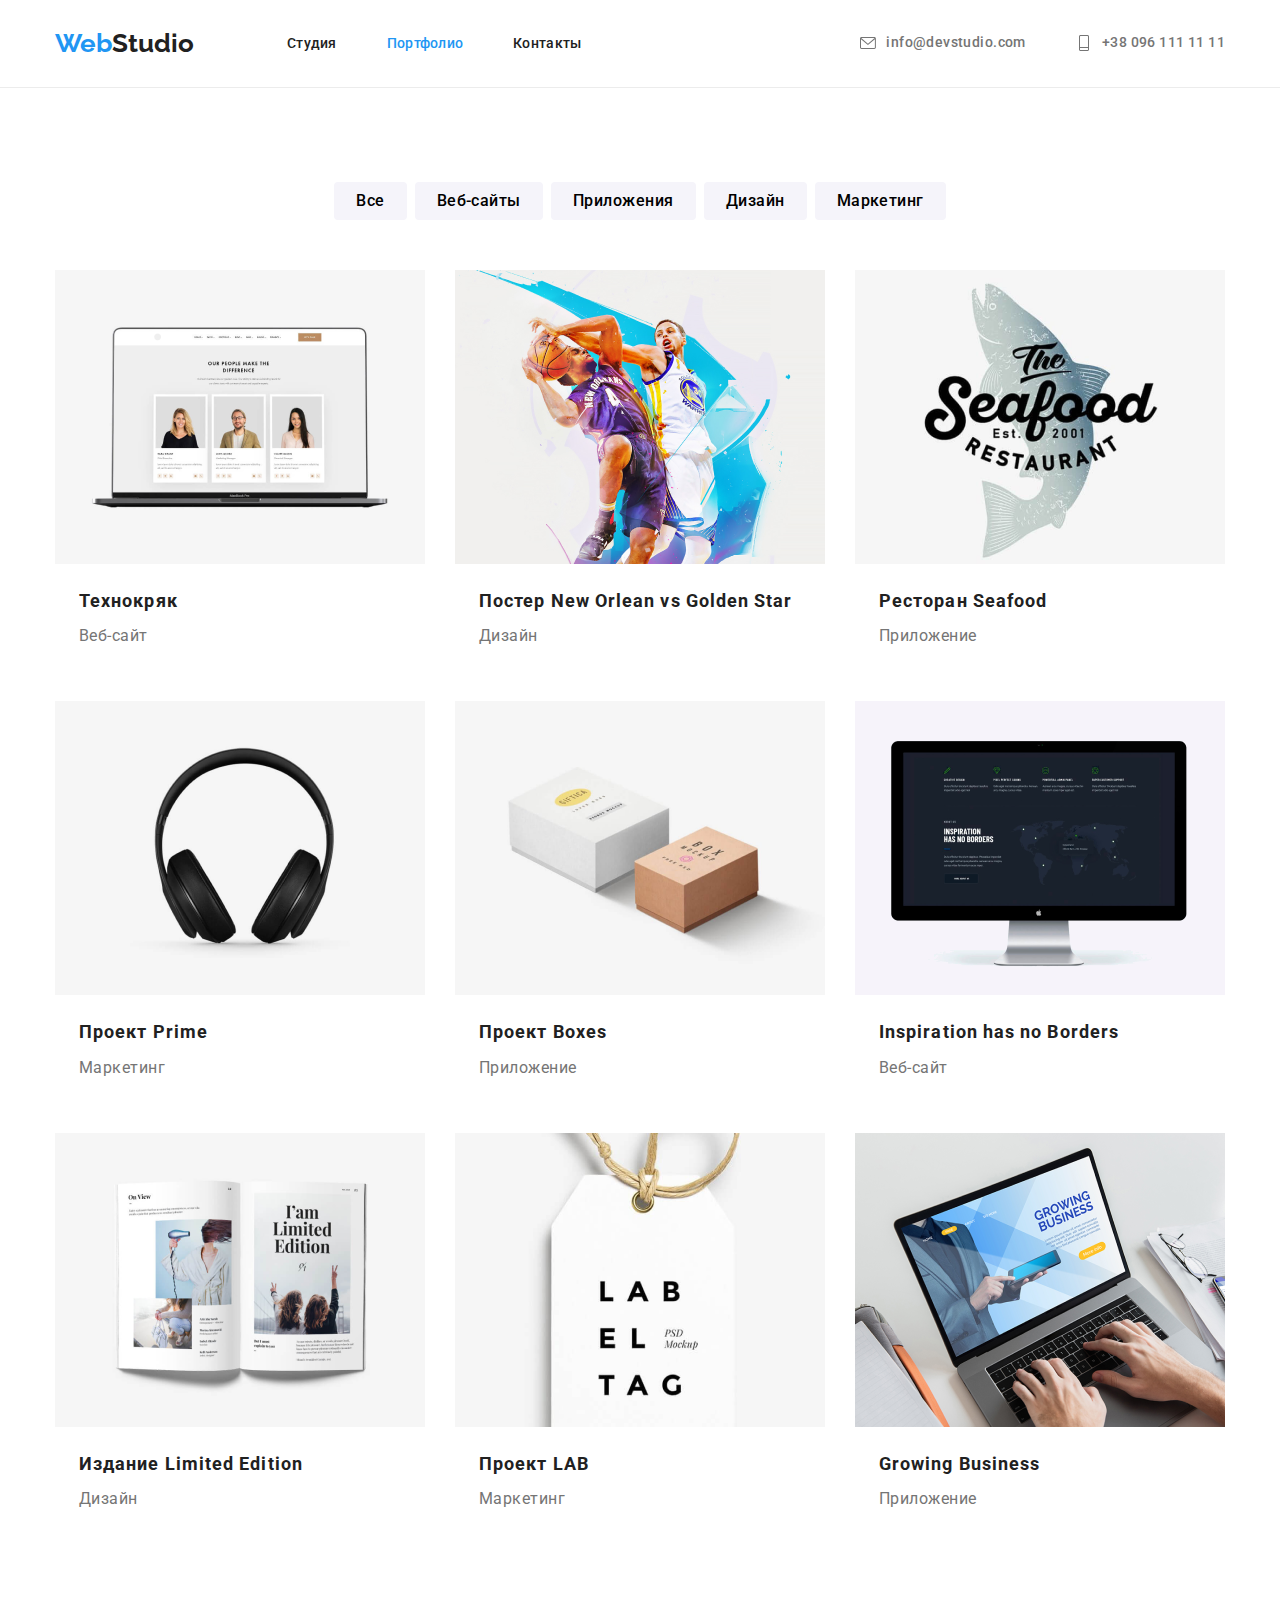
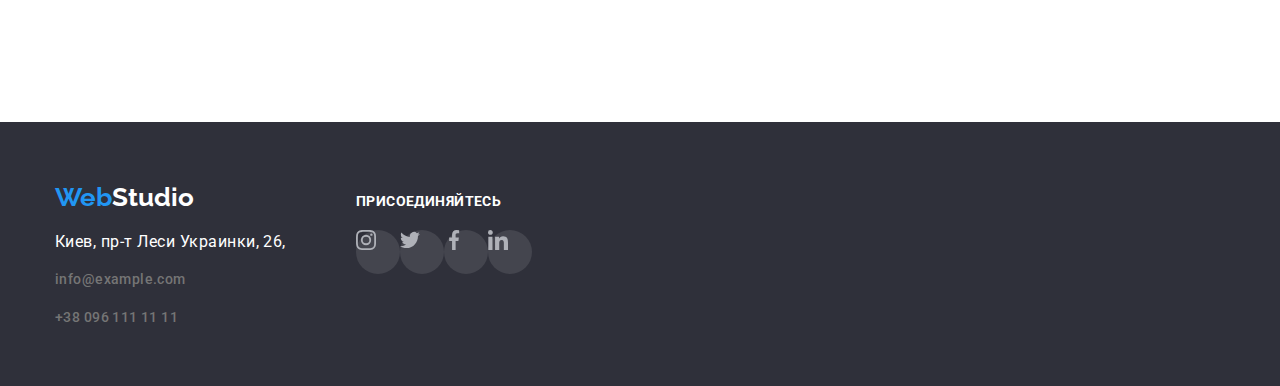
==== commit c40514d8: "commit  change" ====
--- a/portfolio.html
+++ b/portfolio.html
@@ -39,7 +39,7 @@
         </div>
     </header>
     <main>
-        <section class="nav-menu">
+        <section class="section">
             <div class="container">
             <h1 class="visually-hidden">Новигация</h1>
         <ul class="nav">
@@ -51,9 +51,10 @@
         </ul>
         <ul class="project">
             <li class="project-item">
+                <a href="./portfolio.html" class="project-link" >
                 <img src="./images/img-nout.png" alt="noutbook" width="370" height="270">
                 <div class="team-title-text"><h2 class="item">Технокряк</h2>
-                <p class="text">Веб-сайт</p></div>
+                <p class="text">Веб-сайт</p></div></a>
             </li>
             <li class="project-item">
                 <img src="./images/img-play.png"alt="piopleplay"width="370"height="270">
--- a/css/style.css
+++ b/css/style.css
@@ -117,6 +117,7 @@
   background: #2f303a;
 }
 .footer-section {
+  align-items: baseline;
 display: flex;
 }
 .contacts {
@@ -139,7 +140,7 @@
   color: var(--main-bg-color);
 }
 .contacts-link {
-   display: flex;
+  display: flex;
   margin-left: auto;
   list-style: none;
   font-weight: 500;
@@ -148,7 +149,7 @@
   letter-spacing: 0.03em;
   color: var(--main-text-color);
 }
-.contacts-link:hover {
+.contacts-link:hover,.contacts-link:focus {
   color: var(--accent-color);
   
 }
@@ -156,6 +157,8 @@
   color: var(--accent-color)
 }
 .contacts-link-top{
+  display: flex;
+  margin-left: auto;
   font-weight: 500;
   font-size: 14px;
   line-height: 1.14;
@@ -232,7 +235,16 @@
 }
 .solution-col {
   max-width: 1600px;
-  background: #2f303a;
+  padding: 200px 0;
+  border-color: rgba(47, 48, 58, 0.4);
+  background-image: linear-gradient(
+      rgba(47, 48, 58, 0.1),
+      rgba(47, 48, 58, 0.1)
+    ),
+    url(../images/overlay.jpeg);
+  background-repeat: no-repeat;
+  background-size: cover;
+  background-position: center;
 }
 .solution {
   font-weight: 900;
@@ -367,7 +379,10 @@
   background: #f5f4fa;
 }
 .team-title-text {
-  margin-top: 20px;
+  padding-top: 20px;
+  padding-bottom: 20px;
+  padding-left: 24px;
+  padding-right: 24px;
 }
 .nav {
   display: flex;
@@ -401,7 +416,7 @@
   letter-spacing: 0.02em;
   color: var(--main-title-color);
 }
-.nav-list-title:hover {
+.nav-list-title:hover,.nav-list-title:focus {
   color: var(--accent-color);
 }
 .nav-list-title.current {
@@ -444,7 +459,7 @@
   border-radius: 4px;
   background: #f5f4fa;
 }
-.nav-button-item:hover {
+.nav-button-item:hover .nav-button-item:focus {
   background-color: var(--accent-color);
   color: var(--main-bg-color);
   box-shadow: 0px 3px 1px rgba(0, 0, 0, 0.1), 0px 1px 2px rgba(0, 0, 0, 0.08),
@@ -496,11 +511,13 @@
   flex-wrap: wrap;
 }
 .project .project-item {
-  box-shadow: 0px 1px 1px rgba(0, 0, 0, 0.12), 0px 4px 4px rgba(0, 0, 0, 0.06), 1px 4px 6px rgba(0, 0, 0, 0.16);
   margin-left: 30px;
   margin-top: 30px;
   flex-basis: calc(100% / 3 - 30px);
 }
+.project-link:hover, .project-link:focus{
+  box-shadow: 0px 1px 1px rgba(0, 0, 0, 0.12), 0px 4px 4px rgba(0, 0, 0, 0.06), 1px 4px 6px rgba(0, 0, 0, 0.16);
+}
 .item {
   font-weight: 700;
   font-size: 18px;
@@ -508,15 +525,12 @@
   letter-spacing: 0.06em;
   color: var(--main-title-color);
   margin-bottom: 4px;
-  margin-left: 24px;
 }
 
 .item * {
   outline: solid #757575;
 }
 .text {
-  margin-left: 24px;
-  margin-bottom: 20px;
   font-size: 16px;
   line-height: 1.87;
   letter-spacing: 0.03em;
@@ -526,19 +540,6 @@
   background: #2f303a;
   padding: 60px 0;
 }
-.overlay{
-  max-width: 1600px;
-  height: 600px;
-  border-color: rgba(47, 48, 58, 0.4);
-  background-image: linear-gradient(
-      rgba(47, 48, 58, 0.1),
-      rgba(47, 48, 58, 0.1)
-    ),
-    url(../images/overlay.jpeg);
-  background-repeat: no-repeat;
-  background-size: cover;
-  background-position: center;
-}
 .customers{
   
 
@@ -556,6 +557,9 @@
 .sotial-item{
   width: 44px;
   height: 44px;
+  margin-right: 10px;
+}
+.sotial-item:not(:last-child){
   margin-right: 10px;
 }
 .customers-icon{
@@ -610,26 +614,20 @@
 .customers-list{
 list-style: none;
 display: flex;
-justify-content: center;
 }
 .customers-item{
-  align-items: center;
-  border-color: rgba(47, 48, 58, 0.4);
-  border: 1px solid #afb1b8;
-  border-style: solid;
   width: 170px;
   height: 92px;
-  margin-right: 10px;
 }
 .customers-item:not(:last-child){
-   margin-right: 10px;
+   margin-right: 30px;
 }
 .customers-link{
   fill: var(--main-text-color);
 }
 .customers-link{
-  width: 170px;
-  height: 92px;
+  width: 100%;
+  height: 100%;
   display: flex;
   color: var(--main-text-color);
   align-items: center;
@@ -643,33 +641,27 @@
    fill:currentColor;
 }
 .join{
-  margin-left: 30px;
+  margin-left: 70px;
 }
 .join-item{
 width: 44px;
 height: 44px;
-margin-right: 10px;
-}
+}
+.join-item:last-child{
+  margin-right: 10px;
+}
+
 .join-link:hover, .join-link:focus{
   fill: #2196f3;
 }
 .join-link{
-height: 44px;
+height: 100%;
 background-color: rgba(255, 255, 255, 0.1);
-display: flex;
-align-items: center;
-justify-content: center;
 border-radius: 50%;
 display: flex;
-border: 1px solid #afb1b8;
-align-items: center;
-justify-content: center;
-border-radius: 4px;
-
 }
 .join-list{
  display: flex;
- justify-content: center;
 }
 .join-icon{
 fill: currentColor;
@@ -678,17 +670,9 @@
   background-color: var(--accent-color);
 }
 .join-icon{
-height: 44px;
-background-color: rgba(255, 255, 255, 0.1);
-display: flex;
-align-items: center;
-justify-content: center;
-border-radius: 50%;
-display: flex;
-border: 1px solid #afb1b8;
-align-items: center;
-justify-content: center;
-border-radius: 4px;
+  width: 20px;
+height: 20px;
+
 }
 .join-icon{
 fill: currentColor;
@@ -715,5 +699,6 @@
 }
 
 .contact-icon{
+  margin-right: 10px;
   fill: currentColor;
 }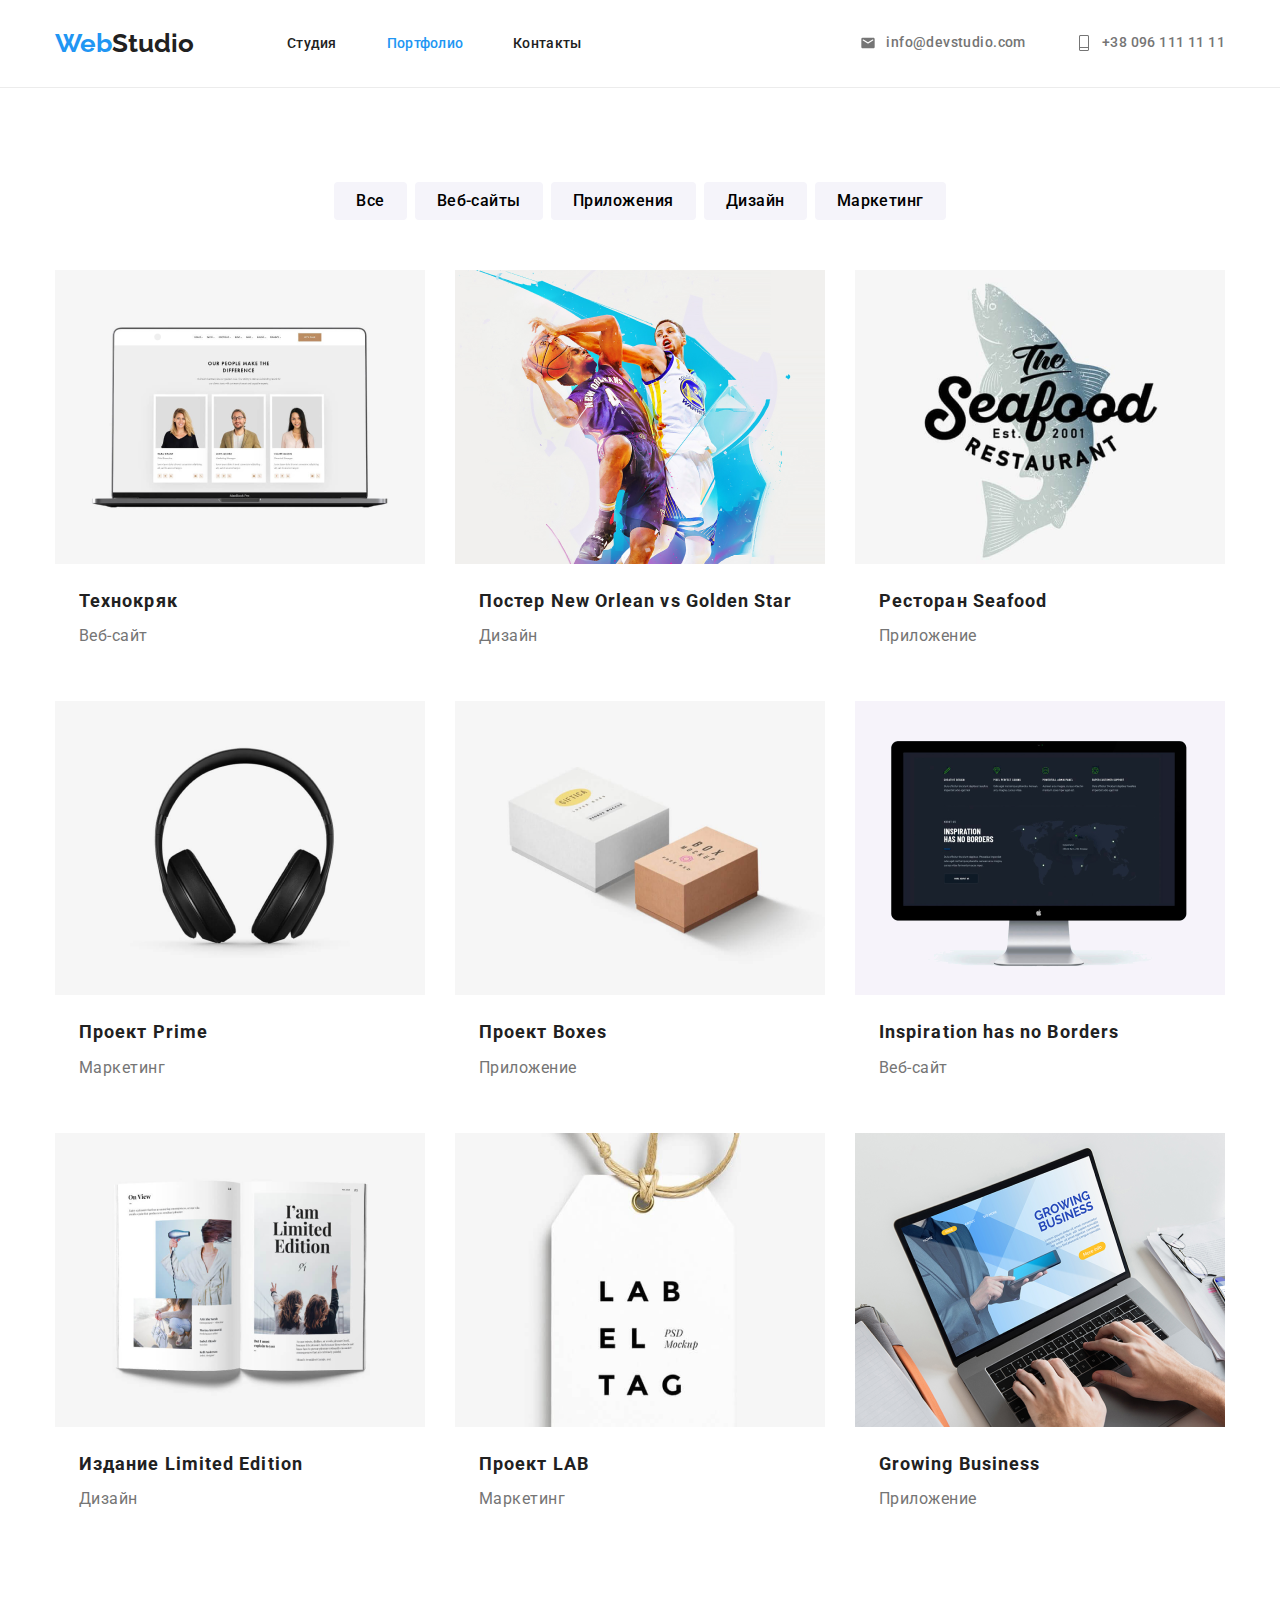
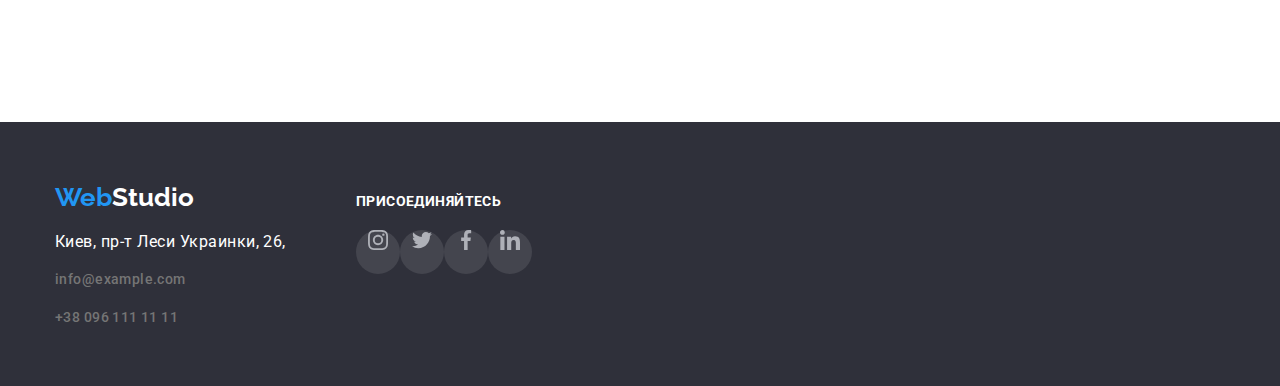
==== commit 2200b107: "commit css" ====
--- a/portfolio.html
+++ b/portfolio.html
@@ -28,12 +28,12 @@
             <ul class="contacts-top">
                 <li class="site-nav-item"><a class="contacts-link" href="e-mail:info@devstudio.com"><svg class="contact-icon"
                             width="16px" height="16px">
-                            <use href="./images/symbol-defs.svg#icon-envelope-hover"></use>
+                            <use href="./images/sprite.svg#icon-email"></use>
                         </svg></svg>info@devstudio.com</a>
                 </li>
                 <li class="site-nav-item"><a class="contacts-link" href="tel:+380961111111"><svg class="contact-icon" width="16px"
                             height="16px">
-                            <use href="./images/symbol-defs.svg#icon-phone"></use>
+                            <use href="./images/sprite.svg#icon-cell"></use>
                         </svg> +38 096 111 11 11</a></li>
             </ul>
         </div>
@@ -53,54 +53,82 @@
             <li class="project-item">
                 <a href="./portfolio.html" class="project-link" >
                 <img src="./images/img-nout.png" alt="noutbook" width="370" height="270">
-                <div class="team-title-text"><h2 class="item">Технокряк</h2>
-                <p class="text">Веб-сайт</p></div></a>
+                <div class="team-title-text">
+                <h2 class="item">Технокряк</h2>
+                <p class="text">Веб-сайт</p>
+                </div>
+                </a>
             </li>
             <li class="project-item">
+                <a href="./portfolio.html" class="project-link">
                 <img src="./images/img-play.png"alt="piopleplay"width="370"height="270">
                 <div class="team-title-text">
-                    <h2 class="item">Постер New Orlean vs Golden Star</h2>
-                <p class="text">Дизайн</p></div>
+                <h2 class="item">Постер New Orlean vs Golden Star</h2>
+                <p class="text">Дизайн</p>
+                </div>
+                </a>
             </li>
             <li class="project-item">
+                <a href="./portfolio.html" class="project-link">
                 <img src="./images/img-seafood.png" alt="seafood" width="370" height="270">
                 <div class="team-title-text">
-                    <h2 class="item">Ресторан Seafood</h2>
-                <p class="text">Приложение</p></div>
+                <h2 class="item">Ресторан Seafood</h2>
+                <p class="text">Приложение</p>
+            </div>
+                 </a>
             </li>
             <li class="project-item">
+                <a href="./portfolio.html" class="project-link">
                 <img src="./images/img-наушники.png" alt="headphone" width="370" height="270">
                 <div class="team-title-text">
                     <h2 class="item">Проект Prime</h2>
-                <p class="text">Маркетинг</p></div>
+                <p class="text">Маркетинг</p>
+            </div>
+            </a>
             </li>
-            <li class="project-item"><img src="./images/img-box.png" alt="коробка" width="370" height="270">
+            <li class="project-item">
+                <a href="./portfolio.html" class="project-link">
+                <img src="./images/img-box.png" alt="коробка" width="370" height="270">
                 <div class="team-title-text">
                 <h2 class="item">Проект Boxes</h2>
-                <p class="text">Приложение</p></div>
+                <p class="text">Приложение</p>
+            </div>
+            </a>
             </li>
             <li class="project-item">
+                <a href="./portfolio.html" class="project-link">
                     <img src="./images/img-borders.png" alt="экран" width="370" height="270">
                 <div class="team-title-text">
                     <h2 class="item">Inspiration has no Borders</h2>
-                 <p class="text">Веб-сайт</p></div>
+                 <p class="text">Веб-сайт</p>
+                </div>
+                </a>
                 </li>
             <li class="project-item">
+                <a href="./portfolio.html" class="project-link">
                 <img src="./images/img-book.png" alt="книга">
                 <div class="team-title-text">
                 <h2 class="item">Издание Limited Edition</h2>
-                 <p class="text">Дизайн</p></div>
+                 <p class="text">Дизайн</p>
+                </div>
+                </a>
             </li>
             <li class="project-item">
+                <a href="./portfolio.html" class="project-link">
                 <img src="./images/img-lab.png" alt="lab" width="370" height="270">
                 <div class="team-title-text"><h2 class="item">Проект LAB</h2>
-                <p class="text">Маркетинг</p></div>
+                <p class="text">Маркетинг</p>
+            </div>
+            </a>
                 </li>
             <li class="project-item">
+                <a href="./portfolio.html" class="project-link">
                 <img src="./images/img-bussines.png" alt="работа на ноутбуке" width="370" height="270">
                 <div class="team-title-text">
                 <h2 class="item">Growing Business</h2>
-                <p class="text">Приложение</p></div>
+                <p class="text">Приложение</p>
+            </div>
+            </a>
             </li>
                 
         </ul>
@@ -129,7 +157,7 @@
                     <li class="join-item">
                         <a href="./index.html" class="join-link">
                             <svg class="join-icon" width="20" heigth="20">
-                                <use href="./images/symbol-defs.svg#icon-instagram">
+                                <use href="./images/sprite.svg#icon-instagram">
                                 </use>
                             </svg>
                         </a>
@@ -137,7 +165,7 @@
                     <li class="join-item">
                         <a href="./index.html" class="join-link">
                             <svg class="join-icon" width="20" heigth="20">
-                                <use href="./images/symbol-defs.svg#icon-twitter">
+                                <use href="./images/sprite.svg#icon-twitter">
                                 </use>
                             </svg>
                         </a>
@@ -145,7 +173,7 @@
                     <li class="join-item">
                         <a href="./index.html" class="join-link">
                             <svg class="join-icon" width="20" heigth="20">
-                                <use href="./images/symbol-defs.svg#icon-facebook">
+                                <use href="./images/sprite.svg#icon-facebook">
                                 </use>
                             </svg>
                         </a>
@@ -153,7 +181,7 @@
                     <li class="join-item">
                         <a href="./index.html" class="join-link">
                             <svg class="join-icon" width="20" heigth="20">
-                                <use href="./images/symbol-defs.svg#icon-linkedin">
+                                <use href="./images/sprite.svg#icon-linkedin">
                                 </use>
                             </svg>
                         </a>
--- a/css/style.css
+++ b/css/style.css
@@ -461,7 +461,6 @@
 }
 .nav-button-item:hover .nav-button-item:focus {
   background-color: var(--accent-color);
-  color: var(--main-bg-color);
   box-shadow: 0px 3px 1px rgba(0, 0, 0, 0.1), 0px 1px 2px rgba(0, 0, 0, 0.08),
     0px 2px 2px rgba(0, 0, 0, 0.12);
 }
@@ -516,6 +515,7 @@
   flex-basis: calc(100% / 3 - 30px);
 }
 .project-link:hover, .project-link:focus{
+  display: block;
   box-shadow: 0px 1px 1px rgba(0, 0, 0, 0.12), 0px 4px 4px rgba(0, 0, 0, 0.06), 1px 4px 6px rgba(0, 0, 0, 0.16);
 }
 .item {
@@ -563,7 +563,12 @@
   margin-right: 10px;
 }
 .customers-icon{
-  justify-self: center;
+
+justify-self: center;
+}
+.customers-icon:hover, .customers-icon:focus{
+  border: var(--accent-color) ;
+  color: var(--accent-color);
 }
 .customers-list{
   
@@ -581,8 +586,9 @@
   align-items: center;
   justify-content: center;
 }
-.sotial-link:hover, .sotial-link:focus{
-  background-color: var(--accent-color);
+.sotial-link:hover, .sotial-link:focus {
+     background-color: var(--accent-color);
+    
 }
 .sotial-icon{
 fill:currentColor;
@@ -633,11 +639,18 @@
   align-items: center;
   justify-content: center;
   border-radius: 4px;
-}
+  border: 1px solid #AFB1B8;
+box-sizing: border-box;
+}
+.customers-link:hover,.customers-link:focus{
+  border-color: var(--accent-color) ;
+  color: var(--accent-color);
+}
+
 .icon{
   margin-right: 10px;
 }
-.costomers-icon{
+.customers-icon{
    fill:currentColor;
 }
 .join{
@@ -659,6 +672,7 @@
 background-color: rgba(255, 255, 255, 0.1);
 border-radius: 50%;
 display: flex;
+justify-content: center;
 }
 .join-list{
  display: flex;
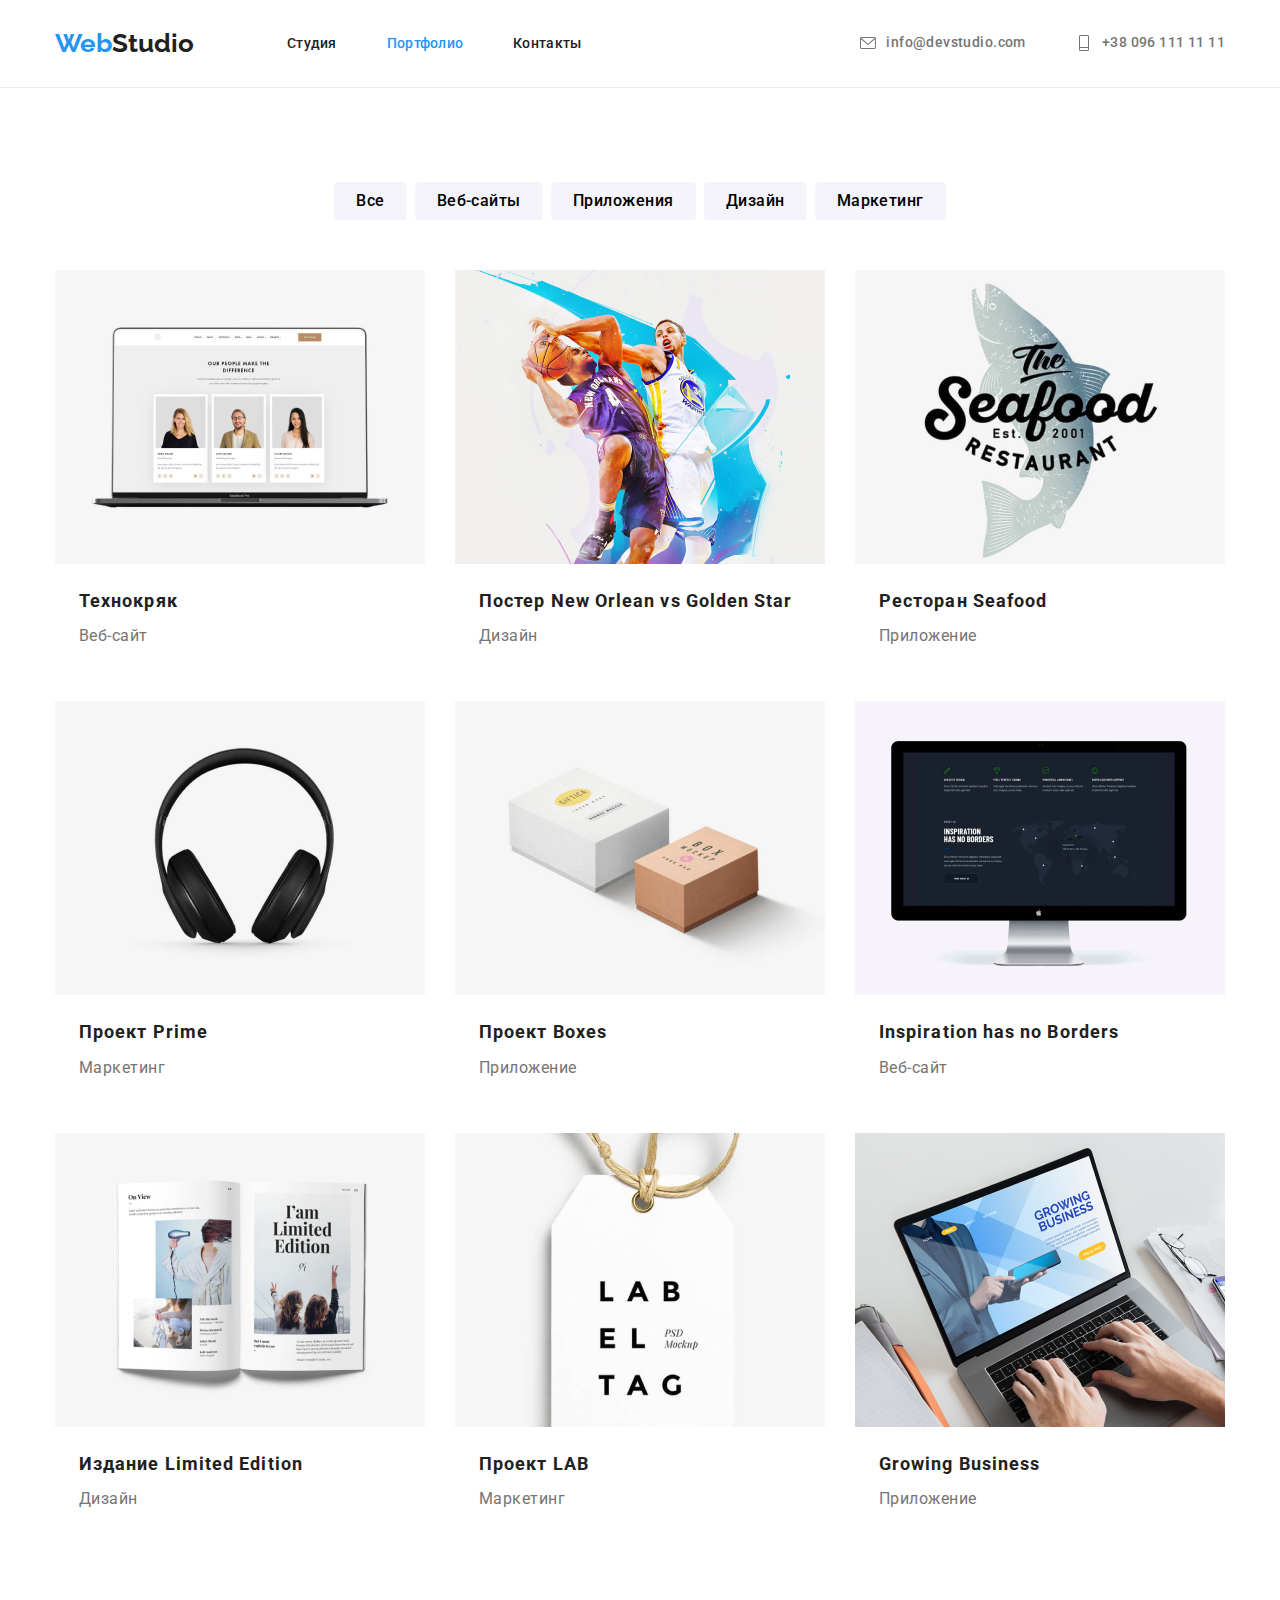
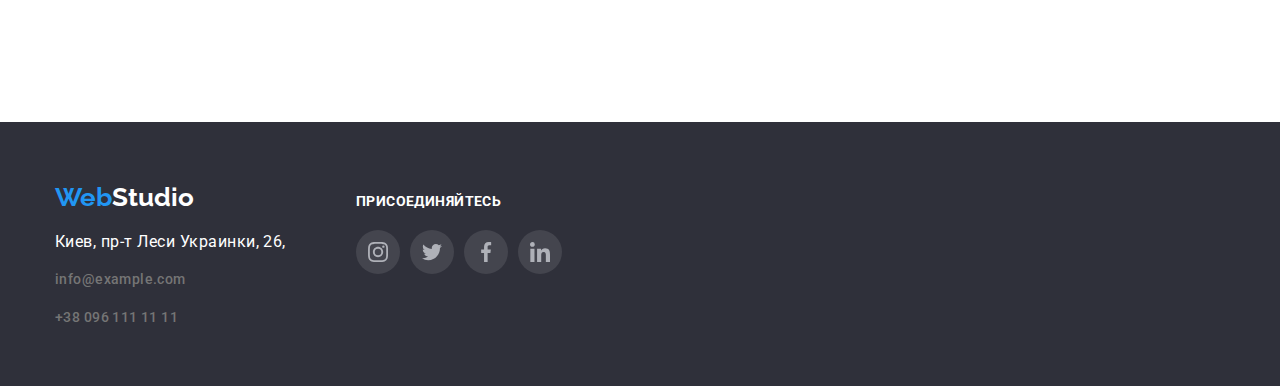
==== commit add51bac: "commit portfolio" ====
--- a/portfolio.html
+++ b/portfolio.html
@@ -28,7 +28,7 @@
             <ul class="contacts-top">
                 <li class="site-nav-item"><a class="contacts-link" href="e-mail:info@devstudio.com"><svg class="contact-icon"
                             width="16px" height="16px">
-                            <use href="./images/sprite.svg#icon-email"></use>
+                            <use href="./images/sprite.svg#icon-envelope"></use>
                         </svg></svg>info@devstudio.com</a>
                 </li>
                 <li class="site-nav-item"><a class="contacts-link" href="tel:+380961111111"><svg class="contact-icon" width="16px"
--- a/css/style.css
+++ b/css/style.css
@@ -141,6 +141,7 @@
 }
 .contacts-link {
   display: flex;
+  align-items: center;
   margin-left: auto;
   list-style: none;
   font-weight: 500;
@@ -219,8 +220,8 @@
 }
 .contacts-item:not(:last-child){
   margin-right: 50px;}
+
 .header {
-  display: flex;
   border-bottom: 1px solid #ececec;
 }
 .contacts-icon{
@@ -253,7 +254,6 @@
   text-align: center;
   letter-spacing: 0.06em;
   text-transform: uppercase;
-  padding-top: 200px;
   color: #ffffff;
   margin-bottom: 30px;
   color: var(--main-bg-color);
@@ -274,11 +274,8 @@
 }
 .features-title{
   display: inline-block;
-  height: 120px;
   line-height: 1.7;
   color: var(--main-title-color);
-  background-color:rgba(245, 244, 250, 1);
-  margin-bottom: 30px;
 }
 .features-item {
   display: inline-block;
@@ -459,10 +456,17 @@
   border-radius: 4px;
   background: #f5f4fa;
 }
-.nav-button-item:hover .nav-button-item:focus {
+.nav-button-item:hover{
   background-color: var(--accent-color);
+  color: var(--main-bg-color);
   box-shadow: 0px 3px 1px rgba(0, 0, 0, 0.1), 0px 1px 2px rgba(0, 0, 0, 0.08),
-    0px 2px 2px rgba(0, 0, 0, 0.12);
+  0px 2px 2px rgba(0, 0, 0, 0.12);
+}
+.nav-button-item:focus{
+background-color: var(--accent-color);
+  color: var(--main-bg-color);
+  box-shadow: 0px 3px 1px rgba(0, 0, 0, 0.1), 0px 1px 2px rgba(0, 0, 0, 0.08),
+  0px 2px 2px rgba(0, 0, 0, 0.12);
 }
 .nav-title:not(:last-child) {
   margin-right: 8px;
@@ -563,7 +567,6 @@
   margin-right: 10px;
 }
 .customers-icon{
-
 justify-self: center;
 }
 .customers-icon:hover, .customers-icon:focus{
@@ -573,7 +576,7 @@
 .customers-list{
   
 }
-.sotial-item:last-child{
+.sotial-item:not(:last-child){
    margin-right: 10px;
 }
 .sotial-link{
@@ -591,10 +594,14 @@
     
 }
 .sotial-icon{
+  justify-content: center;
+  align-content: center;
 fill:currentColor;
 }
 .sotial-link:hover, .sotial-link:focus{
   fill: var(--accent-color);
+  color: var(--main-bg-color);
+
 }
 .sotial-link{
   width: 100%;
@@ -615,7 +622,8 @@
 .team-sotial {
   display: flex;
   justify-content: center;
-  margin-bottom: 30px;
+padding-top: 24px;
+padding-bottom: 24px;
 }
 .customers-list{
 list-style: none;
@@ -660,7 +668,7 @@
 width: 44px;
 height: 44px;
 }
-.join-item:last-child{
+.join-item:not(:last-child){
   margin-right: 10px;
 }
 
@@ -673,30 +681,23 @@
 border-radius: 50%;
 display: flex;
 justify-content: center;
+align-items: center;
 }
 .join-list{
  display: flex;
 }
 .join-icon{
+width: 20px;
+height: 20px;
 fill: currentColor;
 }
 .join-icon:hover, .join-link:focus{
   background-color: var(--accent-color);
 }
-.join-icon{
-  width: 20px;
-height: 20px;
-
-}
-.join-icon{
-fill: currentColor;
-}
+
 .join-link:hover, .join-link:focus{
 background-color: var(--accent-color);
 color: #ffffff ;
-}
-.join-link{
-  fill: currentColor;
 }
 .join-link{
   color: rgba(175, 177, 184, 1);
